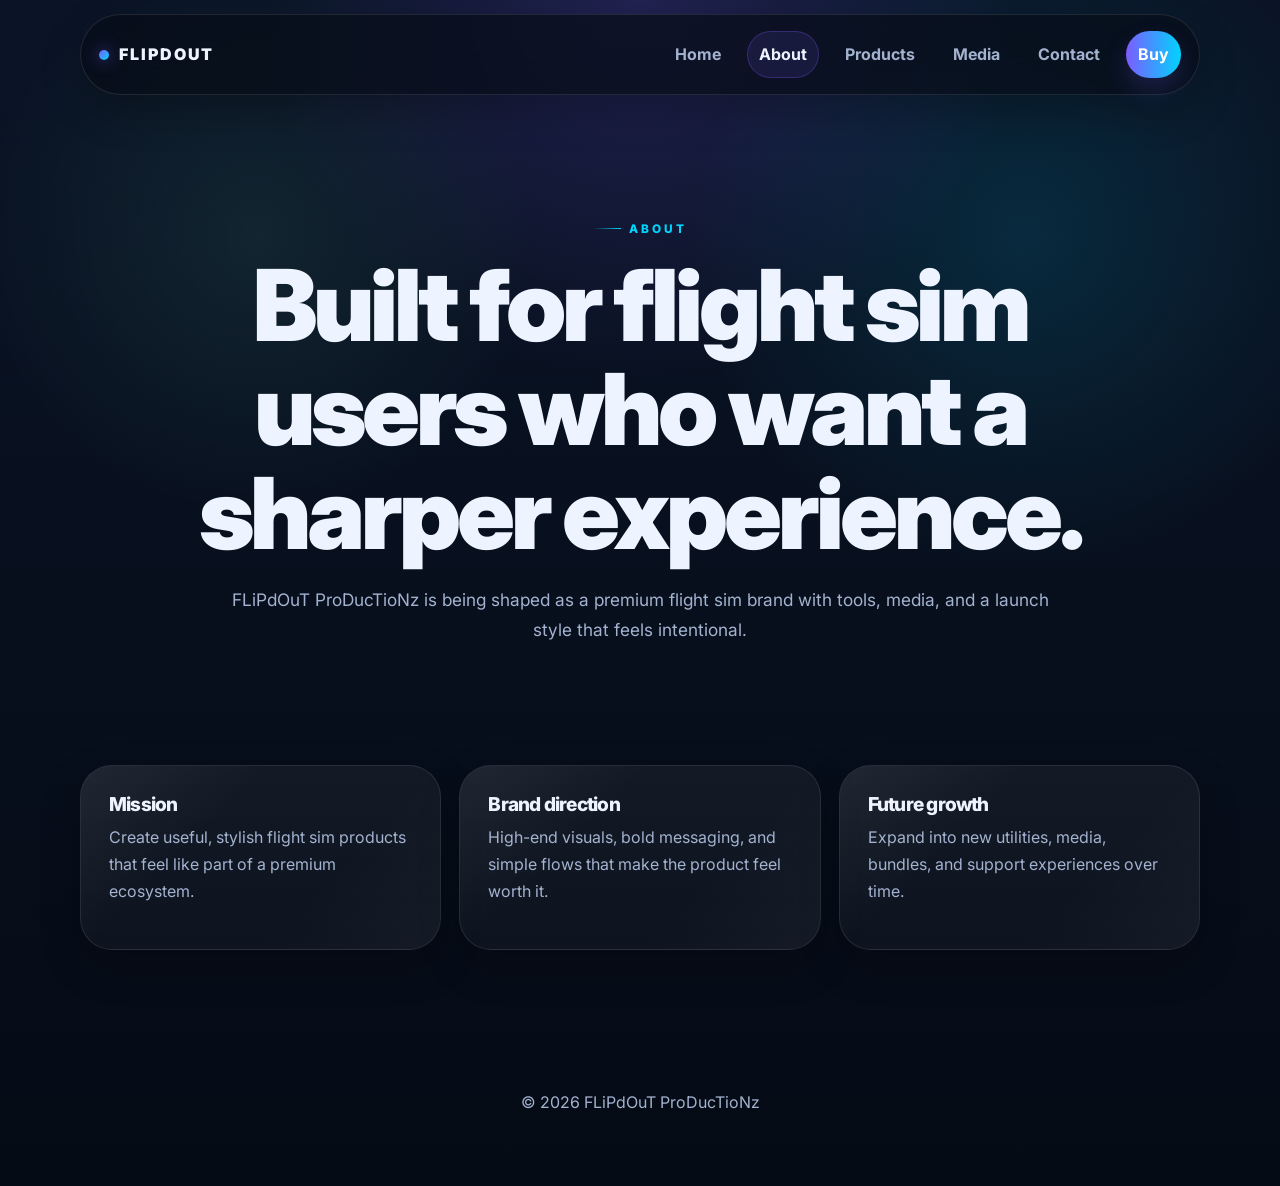
==== flipdout-site/about.html @ bdaf2c0b "Bust CSS and JS cache across all pages" ====
<!DOCTYPE html>
<html lang="en">
<head>
  <meta charset="UTF-8" />
  <meta name="viewport" content="width=device-width, initial-scale=1.0" />
  <meta name="description" content="About FLiPdOuT ProDucTioNz and the vision behind the brand." />
  <title>FLiPdOuT ProDucTioNz | About</title>
  <link rel="preconnect" href="https://fonts.googleapis.com">
  <link rel="preconnect" href="https://fonts.gstatic.com" crossorigin>
  <link href="https://fonts.googleapis.com/css2?family=Inter:wght@400;500;600;700;800;900&display=swap" rel="stylesheet">
  <link rel="stylesheet" href="assets/css/style.css?v=2?v=2" />
</head>
<body>
  <header class="site-header">
    <a class="brand" href="index.html">FLiPdOuT</a>
    <button class="menu-toggle" aria-label="Toggle navigation" aria-expanded="false" aria-controls="siteNav">
      <span></span>
      <span></span>
      <span></span>
    </button>
    <nav class="site-nav" id="siteNav">
      <a href="index.html">Home</a>
      <a href="about.html" class="active">About</a>
      <a href="products.html">Products</a>
      <a href="media.html">Media</a>
      <a href="contact.html">Contact</a>
      <a href="products.html#buy" class="nav-cta">Buy</a>
    </nav>
  </header>

  <main>
    <section class="page-hero">
      <p class="eyebrow">About</p>
      <h1>Built for flight sim users who want a sharper experience.</h1>
      <p class="hero-copy">
        FLiPdOuT ProDucTioNz is being shaped as a premium flight sim brand with tools, media, and a launch style that feels intentional.
      </p>
    </section>

    <section class="section">
      <div class="card-grid">
        <article class="card">
          <h3>Mission</h3>
          <p>Create useful, stylish flight sim products that feel like part of a premium ecosystem.</p>
        </article>
        <article class="card">
          <h3>Brand direction</h3>
          <p>High-end visuals, bold messaging, and simple flows that make the product feel worth it.</p>
        </article>
        <article class="card">
          <h3>Future growth</h3>
          <p>Expand into new utilities, media, bundles, and support experiences over time.</p>
        </article>
      </div>
    </section>
  </main>

  <footer class="site-footer">
    <p>© 2026 FLiPdOuT ProDucTioNz</p>
  </footer>

  <script src="assets/js/main.js?v=2?v=2"></script>
</body>
</html>
---- flipdout-site/assets/css/style.css ----
:root{
  --bg:#050b15;
  --bg2:#0a1426;
  --panel:rgba(13,22,40,.72);
  --panel-strong:rgba(17,29,52,.92);
  --card:rgba(255,255,255,.04);
  --text:#eef4ff;
  --muted:#a3b2cf;
  --line:rgba(255,255,255,.10);
  --line-strong:rgba(255,255,255,.16);
  --accent:#7c5cff;
  --accent2:#00d4ff;
  --accent3:#7dffcb;
  --shadow:0 24px 80px rgba(0,0,0,.38);
  --shadow-soft:0 16px 40px rgba(0,0,0,.24);
  --radius:24px;
  --radius-lg:32px;
  --container:1120px;
  --section-pad:clamp(72px, 8vw, 112px);
  --font:'Inter',system-ui,-apple-system,BlinkMacSystemFont,"Segoe UI",sans-serif;
}

*{box-sizing:border-box}
html{scroll-behavior:smooth}
body{
  margin:0;
  font-family:var(--font);
  background:
    radial-gradient(circle at 50% 0%, rgba(124,92,255,.20), transparent 28%),
    radial-gradient(circle at 80% 20%, rgba(0,212,255,.12), transparent 24%),
    radial-gradient(circle at 20% 20%, rgba(125,255,203,.08), transparent 20%),
    linear-gradient(180deg, var(--bg2), var(--bg));
  color:var(--text);
  line-height:1.7;
  text-rendering:optimizeLegibility;
  -webkit-font-smoothing:antialiased;
  overflow-x:hidden;
}

img,video,audio{
  max-width:100%;
}

a{
  color:inherit;
}

h1,h2,h3,h4,p{
  margin-top:0;
}

h1,h2,h3{
  letter-spacing:-.04em;
  line-height:1.05;
}

h1{
  font-size:clamp(3rem, 8vw, 6.2rem);
  font-weight:900;
}

h2{
  font-size:clamp(2rem, 4vw, 3.2rem);
  font-weight:850;
}

h3{
  font-size:1.2rem;
  font-weight:800;
}

p{
  color:var(--muted);
  font-size:1rem;
}

.skip-link{
  position:absolute;
  left:16px;
  top:-60px;
  z-index:2000;
  padding:12px 16px;
  border-radius:999px;
  background:linear-gradient(90deg, var(--accent), var(--accent2));
  color:#fff;
  text-decoration:none;
  font-weight:800;
  transition:top .25s ease;
}

.skip-link:focus{
  top:16px;
}

.site-header{
  position:sticky;
  top:0;
  z-index:1000;
  width:min(var(--container), calc(100% - 24px));
  margin:14px auto 0;
  padding:16px 18px;
  display:flex;
  align-items:center;
  justify-content:space-between;
  gap:16px;
  background:rgba(7,13,24,.72);
  backdrop-filter:blur(18px);
  -webkit-backdrop-filter:blur(18px);
  border:1px solid var(--line);
  border-radius:999px;
  box-shadow:var(--shadow-soft);
}

.site-header.scrolled{
  background:rgba(7,13,24,.90);
  border-color:var(--line-strong);
}

.brand{
  display:inline-flex;
  align-items:center;
  gap:10px;
  text-decoration:none;
  font-weight:900;
  letter-spacing:.12em;
  text-transform:uppercase;
  white-space:nowrap;
}

.brand::before{
  content:"";
  width:10px;
  height:10px;
  border-radius:50%;
  background:linear-gradient(135deg, var(--accent), var(--accent2));
  box-shadow:0 0 16px rgba(124,92,255,.65);
}

.site-nav{
  display:flex;
  align-items:center;
  gap:14px;
  flex-wrap:wrap;
}

.site-nav a{
  position:relative;
  text-decoration:none;
  color:var(--muted);
  font-weight:700;
  padding:10px 12px;
  border-radius:999px;
  transition:color .25s ease, background .25s ease, transform .25s ease, box-shadow .25s ease;
}

.site-nav a:hover{
  color:var(--text);
  background:rgba(255,255,255,.04);
  transform:translateY(-1px);
}

.site-nav a.active{
  color:var(--text);
  background:rgba(124,92,255,.12);
  box-shadow:inset 0 0 0 1px rgba(124,92,255,.28);
}

.nav-cta{
  color:#fff !important;
  background:linear-gradient(90deg, var(--accent), var(--accent2));
  box-shadow:0 12px 24px rgba(124,92,255,.18);
}

.nav-cta:hover{
  background:linear-gradient(90deg, #8a6dff, #19defe);
}

.menu-toggle{
  display:none;
  width:48px;
  height:48px;
  border:1px solid var(--line);
  border-radius:16px;
  background:rgba(255,255,255,.03);
  align-items:center;
  justify-content:center;
  gap:6px;
  flex-direction:column;
  padding:0;
  cursor:pointer;
  transition:transform .25s ease, background .25s ease, border-color .25s ease;
}

.menu-toggle:hover{
  transform:translateY(-1px);
  background:rgba(255,255,255,.05);
}

.menu-toggle span{
  width:20px;
  height:2px;
  background:var(--text);
  border-radius:999px;
  transition:transform .25s ease, opacity .25s ease;
}

.menu-toggle.active span:nth-child(1){
  transform:translateY(8px) rotate(45deg);
}

.menu-toggle.active span:nth-child(2){
  opacity:0;
}

.menu-toggle.active span:nth-child(3){
  transform:translateY(-8px) rotate(-45deg);
}

.hero,
.page-hero{
  width:min(var(--container), calc(100% - 48px));
  margin:0 auto;
}

.hero{
  position:relative;
  min-height:86vh;
  display:grid;
  place-items:center;
  padding:clamp(82px, 10vw, 132px) 0 56px;
  overflow:hidden;
}

.hero-bg{
  position:absolute;
  inset:0;
  background:
    radial-gradient(circle at 50% 35%, rgba(124,92,255,.22), transparent 24%),
    radial-gradient(circle at 65% 60%, rgba(0,212,255,.16), transparent 22%),
    radial-gradient(circle at 35% 70%, rgba(125,255,203,.08), transparent 18%);
  animation:floatGlow 12s ease-in-out infinite;
}

.hero-inner{
  position:relative;
  z-index:1;
  text-align:center;
  max-width:920px;
}

.eyebrow,
.label{
  display:inline-flex;
  align-items:center;
  gap:8px;
  margin:0 0 14px;
  text-transform:uppercase;
  letter-spacing:.24em;
  font-size:.74rem;
  font-weight:800;
  color:var(--accent2);
}

.eyebrow::before,
.label::before{
  content:"";
  width:28px;
  height:1px;
  background:linear-gradient(90deg, transparent, var(--accent2));
}

.hero-copy{
  max-width:760px;
  margin:20px auto 0;
  font-size:1.08rem;
  color:var(--muted);
}

.hero-actions{
  display:flex;
  justify-content:center;
  gap:14px;
  flex-wrap:wrap;
  margin-top:30px;
}

.page-hero{
  padding:clamp(72px, 9vw, 116px) 0 18px;
  text-align:center;
}

.page-hero h1{
  max-width:980px;
  margin:0 auto;
}

.page-hero .hero-copy{
  max-width:820px;
}

.section{
  width:min(var(--container), calc(100% - 48px));
  margin:0 auto;
  padding:var(--section-pad) 0;
}

.section-head{
  margin-bottom:28px;
  display:flex;
  flex-direction:column;
  gap:8px;
}

.section-head h2{
  margin:0;
  max-width:820px;
}

.section-head p{
  margin:0;
  max-width:720px;
}

.card-grid{
  display:grid;
  grid-template-columns:repeat(auto-fit, minmax(240px, 1fr));
  gap:18px;
}

.card,
.product-panel,
.buy-panel,
.media-card{
  position:relative;
  background:linear-gradient(180deg, rgba(255,255,255,.05), rgba(255,255,255,.03));
  border:1px solid var(--line);
  border-radius:var(--radius-lg);
  box-shadow:var(--shadow-soft);
  overflow:hidden;
}

.card{
  padding:28px;
  transition:transform .28s ease, border-color .28s ease, box-shadow .28s ease;
}

.card::after,
.product-panel::after,
.buy-panel::after,
.media-card::after{
  content:"";
  position:absolute;
  inset:0;
  pointer-events:none;
  background:linear-gradient(135deg, rgba(255,255,255,.06), transparent 35%, transparent 65%, rgba(255,255,255,.03));
}

.card:hover{
  transform:translateY(-6px);
  border-color:rgba(255,255,255,.18);
  box-shadow:0 24px 60px rgba(0,0,0,.30);
}

.card h3,
.product-panel h3{
  margin-bottom:10px;
}

.gallery-grid{
  display:grid;
  grid-template-columns:repeat(auto-fit, minmax(240px, 1fr));
  gap:18px;
}

.gallery-grid img{
  width:100%;
  height:320px;
  object-fit:cover;
  display:block;
  border-radius:28px;
  background:rgba(255,255,255,.03);
  border:1px solid var(--line);
  box-shadow:var(--shadow-soft);
  transition:transform .28s ease, border-color .28s ease, box-shadow .28s ease;
}

.gallery-grid img:hover{
  transform:translateY(-6px);
  border-color:rgba(255,255,255,.18);
  box-shadow:0 24px 60px rgba(0,0,0,.32);
}

.product-panel,
.buy-panel{
  display:flex;
  justify-content:space-between;
  align-items:center;
  gap:20px;
  padding:32px;
  background:
    radial-gradient(circle at top left, rgba(124,92,255,.16), transparent 30%),
    radial-gradient(circle at right center, rgba(0,212,255,.10), transparent 26%),
    var(--panel-strong);
}

.product-panel p,
.buy-panel p{
  max-width:720px;
}

.media-grid{
  display:grid;
  grid-template-columns:repeat(auto-fit, minmax(300px, 1fr));
  gap:18px;
}

.media-card{
  padding:18px;
}

video,
audio{
  width:100%;
  display:block;
  border-radius:20px;
  background:#000;
}

.btn{
  display:inline-flex;
  align-items:center;
  justify-content:center;
  min-height:50px;
  padding:0 22px;
  border-radius:999px;
  text-decoration:none;
  font-weight:800;
  letter-spacing:.01em;
  transition:transform .25s ease, box-shadow .25s ease, filter .25s ease, background .25s ease;
  white-space:nowrap;
  border:1px solid transparent;
}

.btn:hover{
  transform:translateY(-2px);
  filter:saturate(1.05);
}

.primary{
  color:#fff;
  background:linear-gradient(90deg, var(--accent), var(--accent2));
  box-shadow:0 16px 36px rgba(124,92,255,.26);
}

.secondary{
  color:var(--text);
  border-color:var(--line);
  background:rgba(255,255,255,.03);
}

.site-footer{
  width:min(var(--container), calc(100% - 48px));
  margin:0 auto;
  padding:36px 0 54px;
  text-align:center;
  color:var(--muted);
}

.pre-reveal{
  opacity:0;
  transform:translateY(18px);
  transition:opacity .75s ease, transform .75s ease;
}

.pre-reveal.reveal{
  opacity:1;
  transform:translateY(0);
}

@keyframes floatGlow{
  0%,100%{transform:translateY(0) scale(1)}
  50%{transform:translateY(-12px) scale(1.02)}
}

@media (max-width: 960px){
  .site-header{
    width:min(var(--container), calc(100% - 18px));
    border-radius:24px;
  }

  .product-panel,
  .buy-panel{
    flex-direction:column;
    align-items:flex-start;
  }
}

@media (max-width: 860px){
  .menu-toggle{
    display:flex;
  }

  .site-nav{
    display:none;
    width:100%;
    flex-direction:column;
    align-items:flex-start;
    gap:10px;
    padding:16px 0 6px;
    margin-top:10px;
    border-top:1px solid var(--line);
  }

  .site-nav.open{
    display:flex;
  }

  .site-header{
    flex-wrap:wrap;
  }

  .hero{
    min-height:78vh;
  }

  .hero-actions{
    justify-content:flex-start;
  }

  .hero,
  .page-hero,
  .section,
  .site-footer{
    width:min(var(--container), calc(100% - 28px));
  }

  .page-hero{
    text-align:left;
  }

  .page-hero .hero-copy{
    margin-left:0;
  }
}

@media (max-width: 640px){
  h1{
    font-size:clamp(2.5rem, 14vw, 4rem);
  }

  h2{
    font-size:clamp(1.75rem, 8vw, 2.6rem);
  }

  .site-header{
    padding:14px 14px;
  }

  .brand{
    letter-spacing:.08em;
  }

  .gallery-grid img{
    height:240px;
  }

  .card,
  .product-panel,
  .buy-panel,
  .media-card{
    border-radius:22px;
  }

  .product-panel,
  .buy-panel{
    padding:24px;
  }
}

@media (max-width: 520px){
  .hero,
  .page-hero,
  .section,
  .site-footer{
    width:min(var(--container), calc(100% - 20px));
  }

  .site-nav a{
    padding:10px 10px;
  }

  .nav-cta{
    width:100%;
    justify-content:center;
  }

  .hero-copy,
  .page-hero .hero-copy{
    font-size:1rem;
  }
}
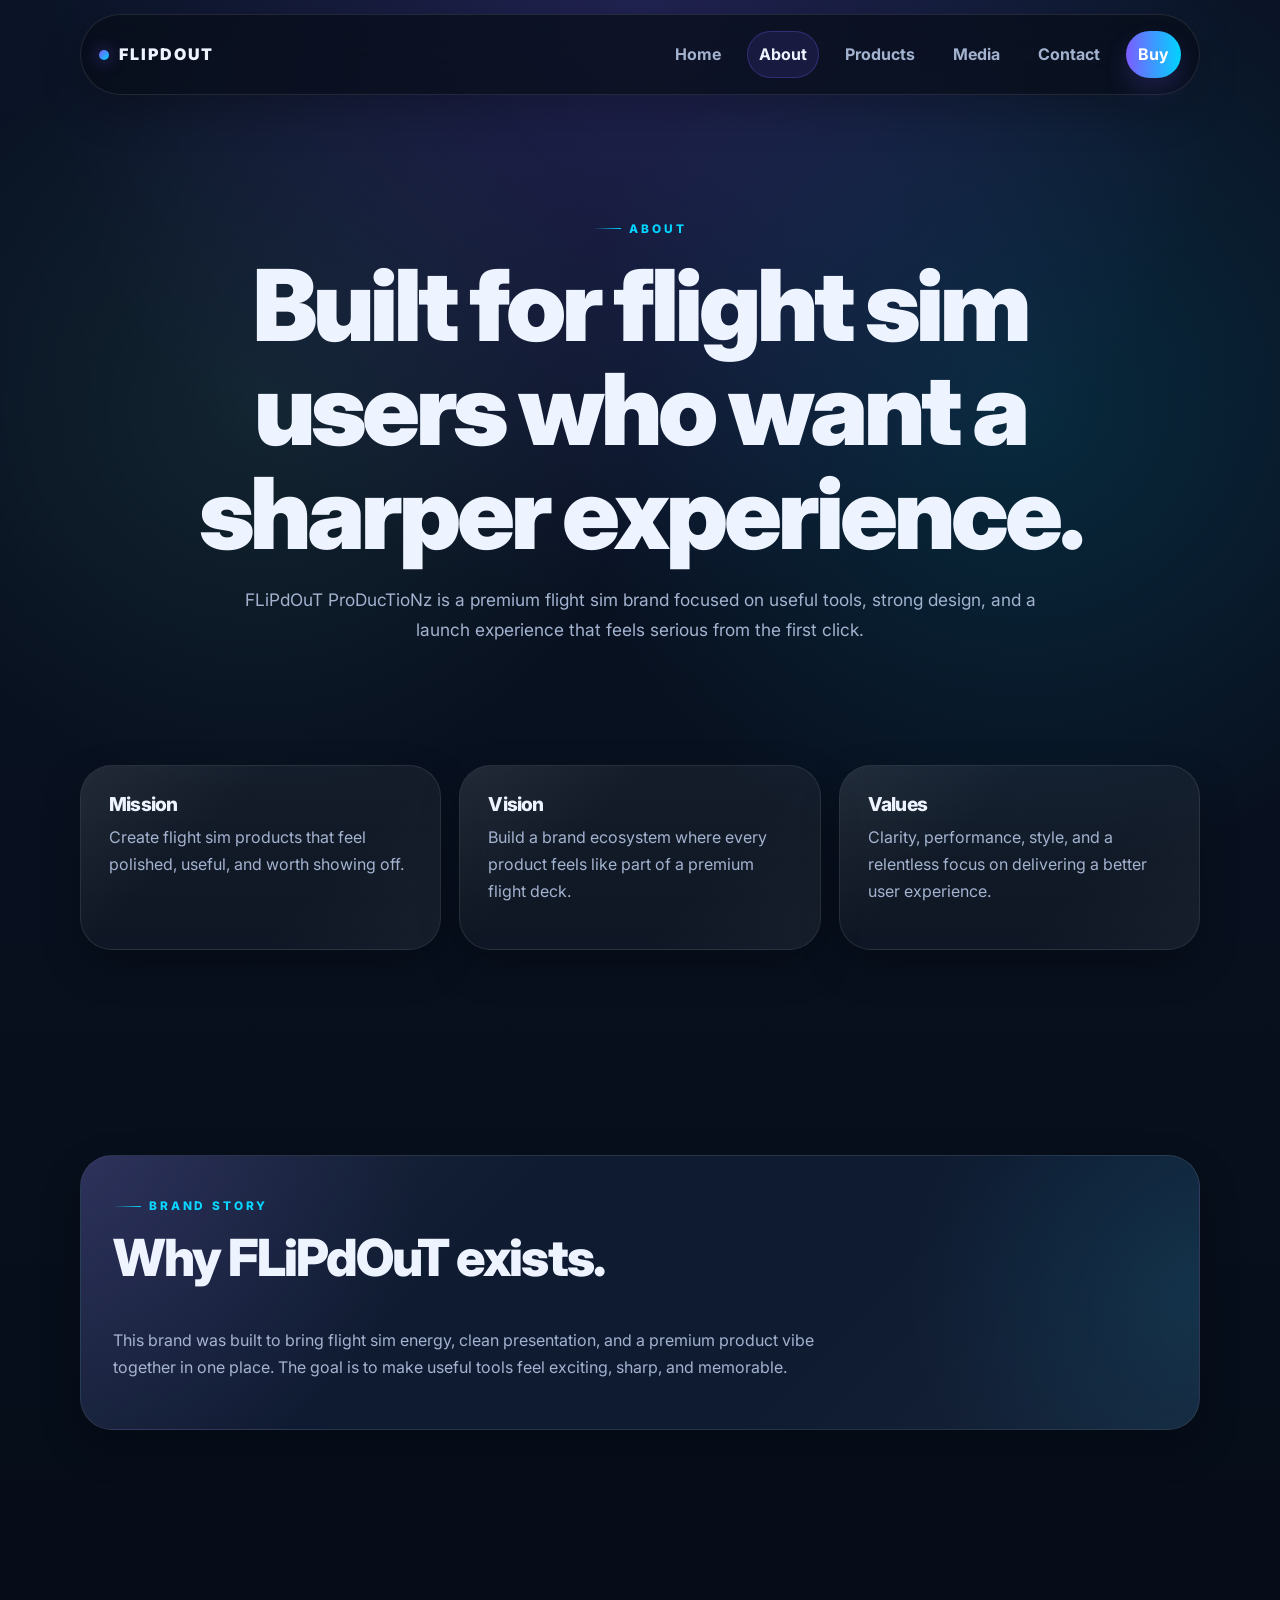
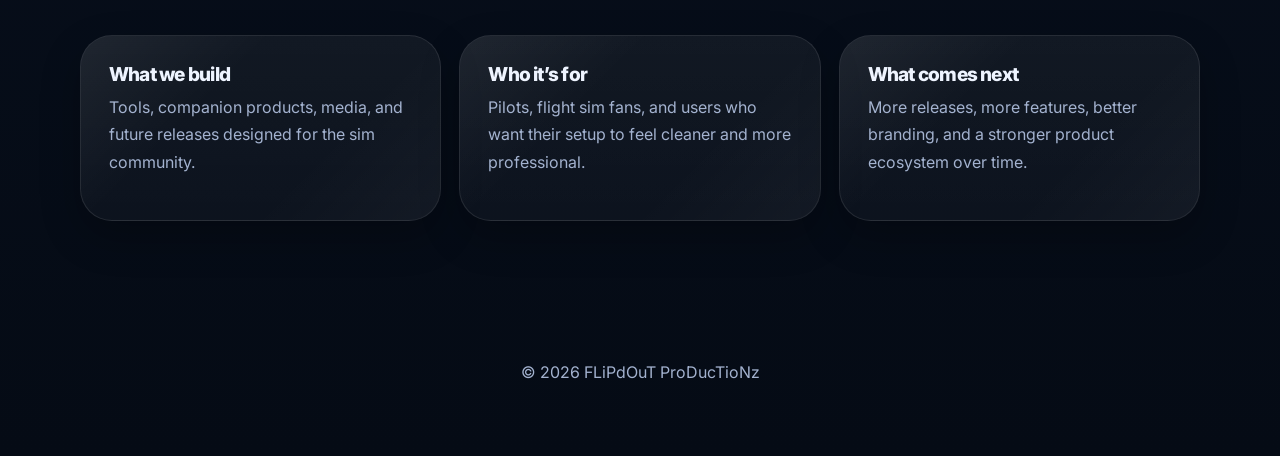
==== commit 501ac5ba: "Add vision page to navigation" ====
--- a/flipdout-site/about.html
+++ b/flipdout-site/about.html
@@ -3,14 +3,16 @@
 <head>
   <meta charset="UTF-8" />
   <meta name="viewport" content="width=device-width, initial-scale=1.0" />
-  <meta name="description" content="About FLiPdOuT ProDucTioNz and the vision behind the brand." />
+  <meta name="description" content="About FLiPdOuT ProDucTioNz and the mission behind the brand." />
   <title>FLiPdOuT ProDucTioNz | About</title>
   <link rel="preconnect" href="https://fonts.googleapis.com">
   <link rel="preconnect" href="https://fonts.gstatic.com" crossorigin>
   <link href="https://fonts.googleapis.com/css2?family=Inter:wght@400;500;600;700;800;900&display=swap" rel="stylesheet">
-  <link rel="stylesheet" href="assets/css/style.css?v=2?v=2" />
+  <link rel="stylesheet" href="assets/css/style.css?v=3" />
 </head>
 <body>
+  <a class="skip-link" href="#main">Skip to content</a>
+
   <header class="site-header">
     <a class="brand" href="index.html">FLiPdOuT</a>
     <button class="menu-toggle" aria-label="Toggle navigation" aria-expanded="false" aria-controls="siteNav">
@@ -28,12 +30,12 @@
     </nav>
   </header>
 
-  <main>
+  <main id="main">
     <section class="page-hero">
       <p class="eyebrow">About</p>
       <h1>Built for flight sim users who want a sharper experience.</h1>
       <p class="hero-copy">
-        FLiPdOuT ProDucTioNz is being shaped as a premium flight sim brand with tools, media, and a launch style that feels intentional.
+        FLiPdOuT ProDucTioNz is a premium flight sim brand focused on useful tools, strong design, and a launch experience that feels serious from the first click.
       </p>
     </section>
 
@@ -41,15 +43,45 @@
       <div class="card-grid">
         <article class="card">
           <h3>Mission</h3>
-          <p>Create useful, stylish flight sim products that feel like part of a premium ecosystem.</p>
+          <p>Create flight sim products that feel polished, useful, and worth showing off.</p>
         </article>
         <article class="card">
-          <h3>Brand direction</h3>
-          <p>High-end visuals, bold messaging, and simple flows that make the product feel worth it.</p>
+          <h3>Vision</h3>
+          <p>Build a brand ecosystem where every product feels like part of a premium flight deck.</p>
         </article>
         <article class="card">
-          <h3>Future growth</h3>
-          <p>Expand into new utilities, media, bundles, and support experiences over time.</p>
+          <h3>Values</h3>
+          <p>Clarity, performance, style, and a relentless focus on delivering a better user experience.</p>
+        </article>
+      </div>
+    </section>
+
+    <section class="section">
+      <div class="buy-panel">
+        <div>
+          <p class="label">Brand Story</p>
+          <h2>Why FLiPdOuT exists.</h2>
+          <p>
+            This brand was built to bring flight sim energy, clean presentation, and a premium product vibe together in one place.
+            The goal is to make useful tools feel exciting, sharp, and memorable.
+          </p>
+        </div>
+      </div>
+    </section>
+
+    <section class="section">
+      <div class="card-grid">
+        <article class="card">
+          <h3>What we build</h3>
+          <p>Tools, companion products, media, and future releases designed for the sim community.</p>
+        </article>
+        <article class="card">
+          <h3>Who it’s for</h3>
+          <p>Pilots, flight sim fans, and users who want their setup to feel cleaner and more professional.</p>
+        </article>
+        <article class="card">
+          <h3>What comes next</h3>
+          <p>More releases, more features, better branding, and a stronger product ecosystem over time.</p>
         </article>
       </div>
     </section>
@@ -59,6 +91,6 @@
     <p>© 2026 FLiPdOuT ProDucTioNz</p>
   </footer>
 
-  <script src="assets/js/main.js?v=2?v=2"></script>
+  <script src="assets/js/main.js?v=3"></script>
 </body>
 </html>
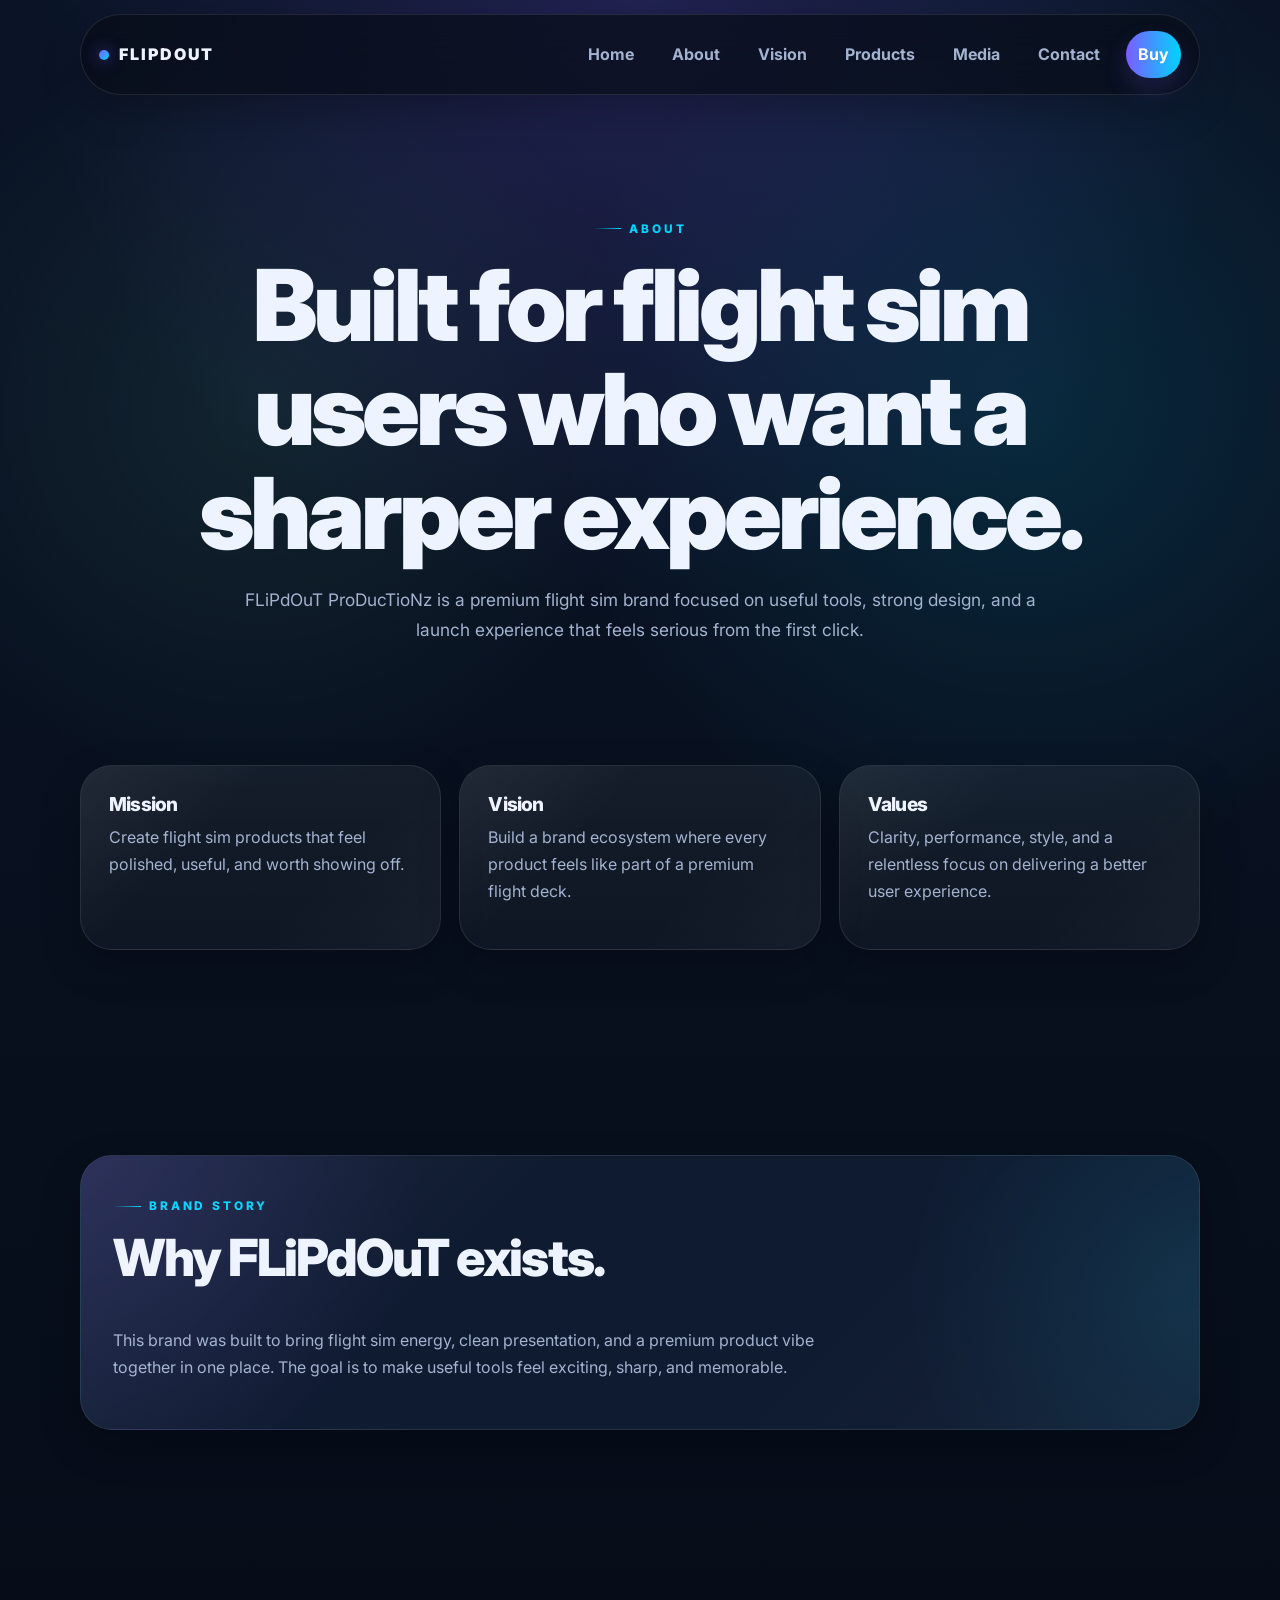
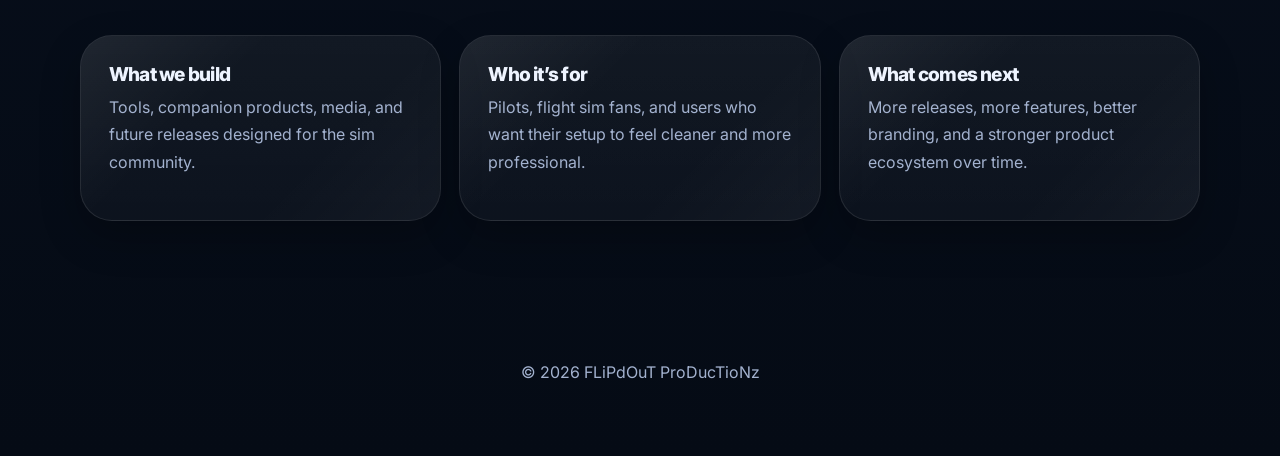
==== commit fd4e940c: "Unify premium navigation across all pages" ====
--- a/flipdout-site/about.html
+++ b/flipdout-site/about.html
@@ -14,21 +14,22 @@
   <a class="skip-link" href="#main">Skip to content</a>
 
   <header class="site-header">
-    <a class="brand" href="index.html">FLiPdOuT</a>
-    <button class="menu-toggle" aria-label="Toggle navigation" aria-expanded="false" aria-controls="siteNav">
-      <span></span>
-      <span></span>
-      <span></span>
-    </button>
-    <nav class="site-nav" id="siteNav">
-      <a href="index.html">Home</a>
-      <a href="about.html" class="active">About</a>
-      <a href="products.html">Products</a>
-      <a href="media.html">Media</a>
-      <a href="contact.html">Contact</a>
-      <a href="products.html#buy" class="nav-cta">Buy</a>
-    </nav>
-  </header>
+  <a class="brand" href="index.html">FLiPdOuT</a>
+  <button class="menu-toggle" aria-label="Toggle navigation" aria-expanded="false" aria-controls="siteNav">
+    <span></span>
+    <span></span>
+    <span></span>
+  </button>
+  <nav class="site-nav" id="siteNav">
+    <a href="index.html">Home</a>
+    <a href="about.html">About</a>
+    <a href="vision.html">Vision</a>
+    <a href="products.html">Products</a>
+    <a href="media.html">Media</a>
+    <a href="contact.html">Contact</a>
+    <a href="products.html#buy" class="nav-cta">Buy</a>
+  </nav>
+</header>
 
   <main id="main">
     <section class="page-hero">
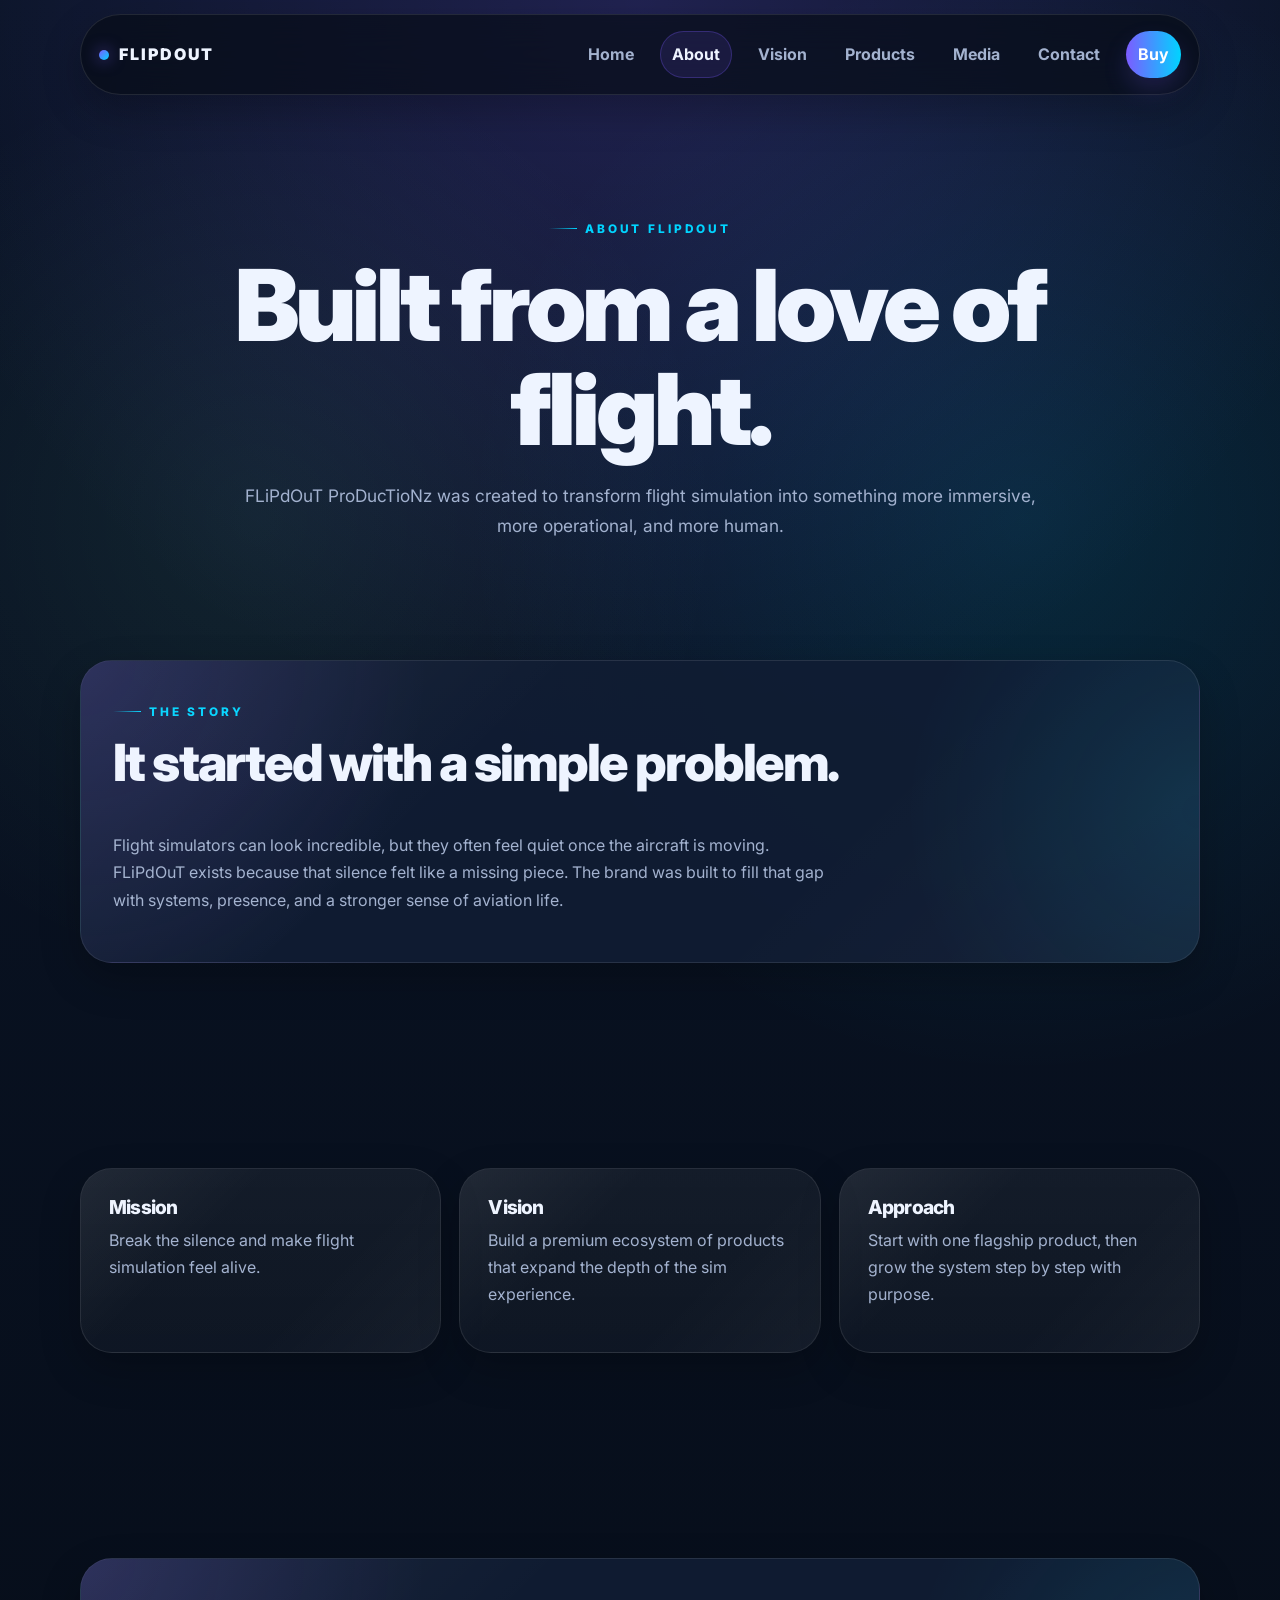
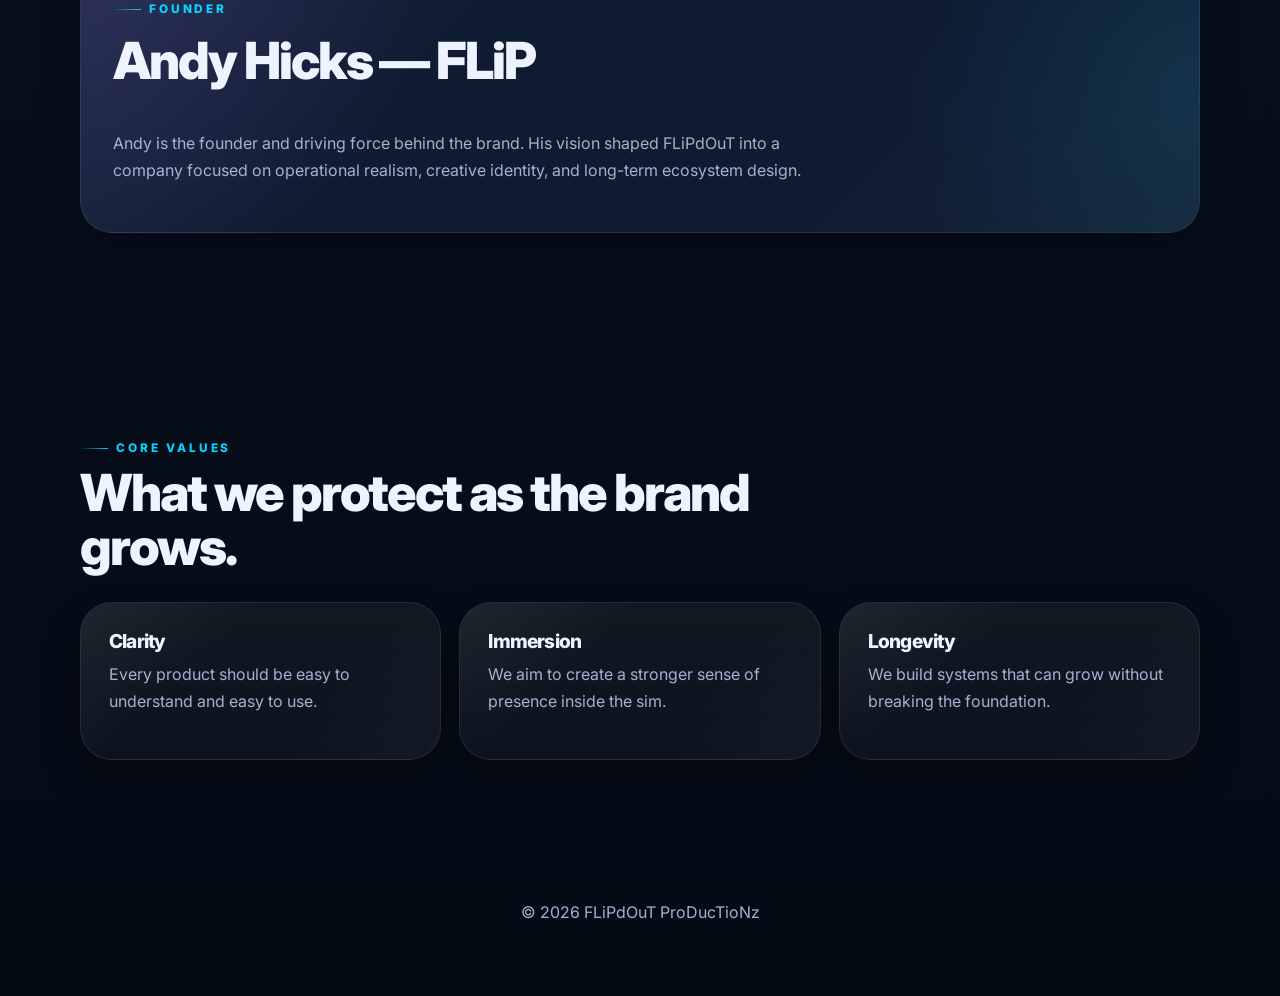
==== commit 5c28dd48: "Add premium pages and unify navigation" ====
--- a/flipdout-site/about.html
+++ b/flipdout-site/about.html
@@ -3,7 +3,7 @@
 <head>
   <meta charset="UTF-8" />
   <meta name="viewport" content="width=device-width, initial-scale=1.0" />
-  <meta name="description" content="About FLiPdOuT ProDucTioNz and the mission behind the brand." />
+  <meta name="description" content="Learn the story behind FLiPdOuT ProDucTioNz, the founder vision, and the mission behind the brand." />
   <title>FLiPdOuT ProDucTioNz | About</title>
   <link rel="preconnect" href="https://fonts.googleapis.com">
   <link rel="preconnect" href="https://fonts.gstatic.com" crossorigin>
@@ -14,57 +14,41 @@
   <a class="skip-link" href="#main">Skip to content</a>
 
   <header class="site-header">
-  <a class="brand" href="index.html">FLiPdOuT</a>
-  <button class="menu-toggle" aria-label="Toggle navigation" aria-expanded="false" aria-controls="siteNav">
-    <span></span>
-    <span></span>
-    <span></span>
-  </button>
-  <nav class="site-nav" id="siteNav">
-    <a href="index.html">Home</a>
-    <a href="about.html">About</a>
-    <a href="vision.html">Vision</a>
-    <a href="products.html">Products</a>
-    <a href="media.html">Media</a>
-    <a href="contact.html">Contact</a>
-    <a href="products.html#buy" class="nav-cta">Buy</a>
-  </nav>
-</header>
+    <a class="brand" href="index.html">FLiPdOuT</a>
+    <button class="menu-toggle" aria-label="Toggle navigation" aria-expanded="false" aria-controls="siteNav">
+      <span></span>
+      <span></span>
+      <span></span>
+    </button>
+    <nav class="site-nav" id="siteNav">
+      <a href="index.html">Home</a>
+      <a href="about.html" class="active">About</a>
+      <a href="vision.html">Vision</a>
+      <a href="products.html">Products</a>
+      <a href="media.html">Media</a>
+      <a href="contact.html">Contact</a>
+      <a href="products.html#buy" class="nav-cta">Buy</a>
+    </nav>
+  </header>
 
   <main id="main">
     <section class="page-hero">
-      <p class="eyebrow">About</p>
-      <h1>Built for flight sim users who want a sharper experience.</h1>
+      <p class="eyebrow">About FLiPdOuT</p>
+      <h1>Built from a love of flight.</h1>
       <p class="hero-copy">
-        FLiPdOuT ProDucTioNz is a premium flight sim brand focused on useful tools, strong design, and a launch experience that feels serious from the first click.
+        FLiPdOuT ProDucTioNz was created to transform flight simulation into something more immersive, more operational, and more human.
       </p>
-    </section>
-
-    <section class="section">
-      <div class="card-grid">
-        <article class="card">
-          <h3>Mission</h3>
-          <p>Create flight sim products that feel polished, useful, and worth showing off.</p>
-        </article>
-        <article class="card">
-          <h3>Vision</h3>
-          <p>Build a brand ecosystem where every product feels like part of a premium flight deck.</p>
-        </article>
-        <article class="card">
-          <h3>Values</h3>
-          <p>Clarity, performance, style, and a relentless focus on delivering a better user experience.</p>
-        </article>
-      </div>
     </section>
 
     <section class="section">
       <div class="buy-panel">
         <div>
-          <p class="label">Brand Story</p>
-          <h2>Why FLiPdOuT exists.</h2>
+          <p class="label">The story</p>
+          <h2>It started with a simple problem.</h2>
           <p>
-            This brand was built to bring flight sim energy, clean presentation, and a premium product vibe together in one place.
-            The goal is to make useful tools feel exciting, sharp, and memorable.
+            Flight simulators can look incredible, but they often feel quiet once the aircraft is moving.
+            FLiPdOuT exists because that silence felt like a missing piece.
+            The brand was built to fill that gap with systems, presence, and a stronger sense of aviation life.
           </p>
         </div>
       </div>
@@ -73,16 +57,50 @@
     <section class="section">
       <div class="card-grid">
         <article class="card">
-          <h3>What we build</h3>
-          <p>Tools, companion products, media, and future releases designed for the sim community.</p>
+          <h3>Mission</h3>
+          <p>Break the silence and make flight simulation feel alive.</p>
         </article>
         <article class="card">
-          <h3>Who it’s for</h3>
-          <p>Pilots, flight sim fans, and users who want their setup to feel cleaner and more professional.</p>
+          <h3>Vision</h3>
+          <p>Build a premium ecosystem of products that expand the depth of the sim experience.</p>
         </article>
         <article class="card">
-          <h3>What comes next</h3>
-          <p>More releases, more features, better branding, and a stronger product ecosystem over time.</p>
+          <h3>Approach</h3>
+          <p>Start with one flagship product, then grow the system step by step with purpose.</p>
+        </article>
+      </div>
+    </section>
+
+    <section class="section">
+      <div class="buy-panel">
+        <div>
+          <p class="label">Founder</p>
+          <h2>Andy Hicks — FLiP</h2>
+          <p>
+            Andy is the founder and driving force behind the brand.
+            His vision shaped FLiPdOuT into a company focused on operational realism, creative identity, and long-term ecosystem design.
+          </p>
+        </div>
+      </div>
+    </section>
+
+    <section class="section">
+      <div class="section-head">
+        <p class="label">Core values</p>
+        <h2>What we protect as the brand grows.</h2>
+      </div>
+      <div class="card-grid">
+        <article class="card">
+          <h3>Clarity</h3>
+          <p>Every product should be easy to understand and easy to use.</p>
+        </article>
+        <article class="card">
+          <h3>Immersion</h3>
+          <p>We aim to create a stronger sense of presence inside the sim.</p>
+        </article>
+        <article class="card">
+          <h3>Longevity</h3>
+          <p>We build systems that can grow without breaking the foundation.</p>
         </article>
       </div>
     </section>
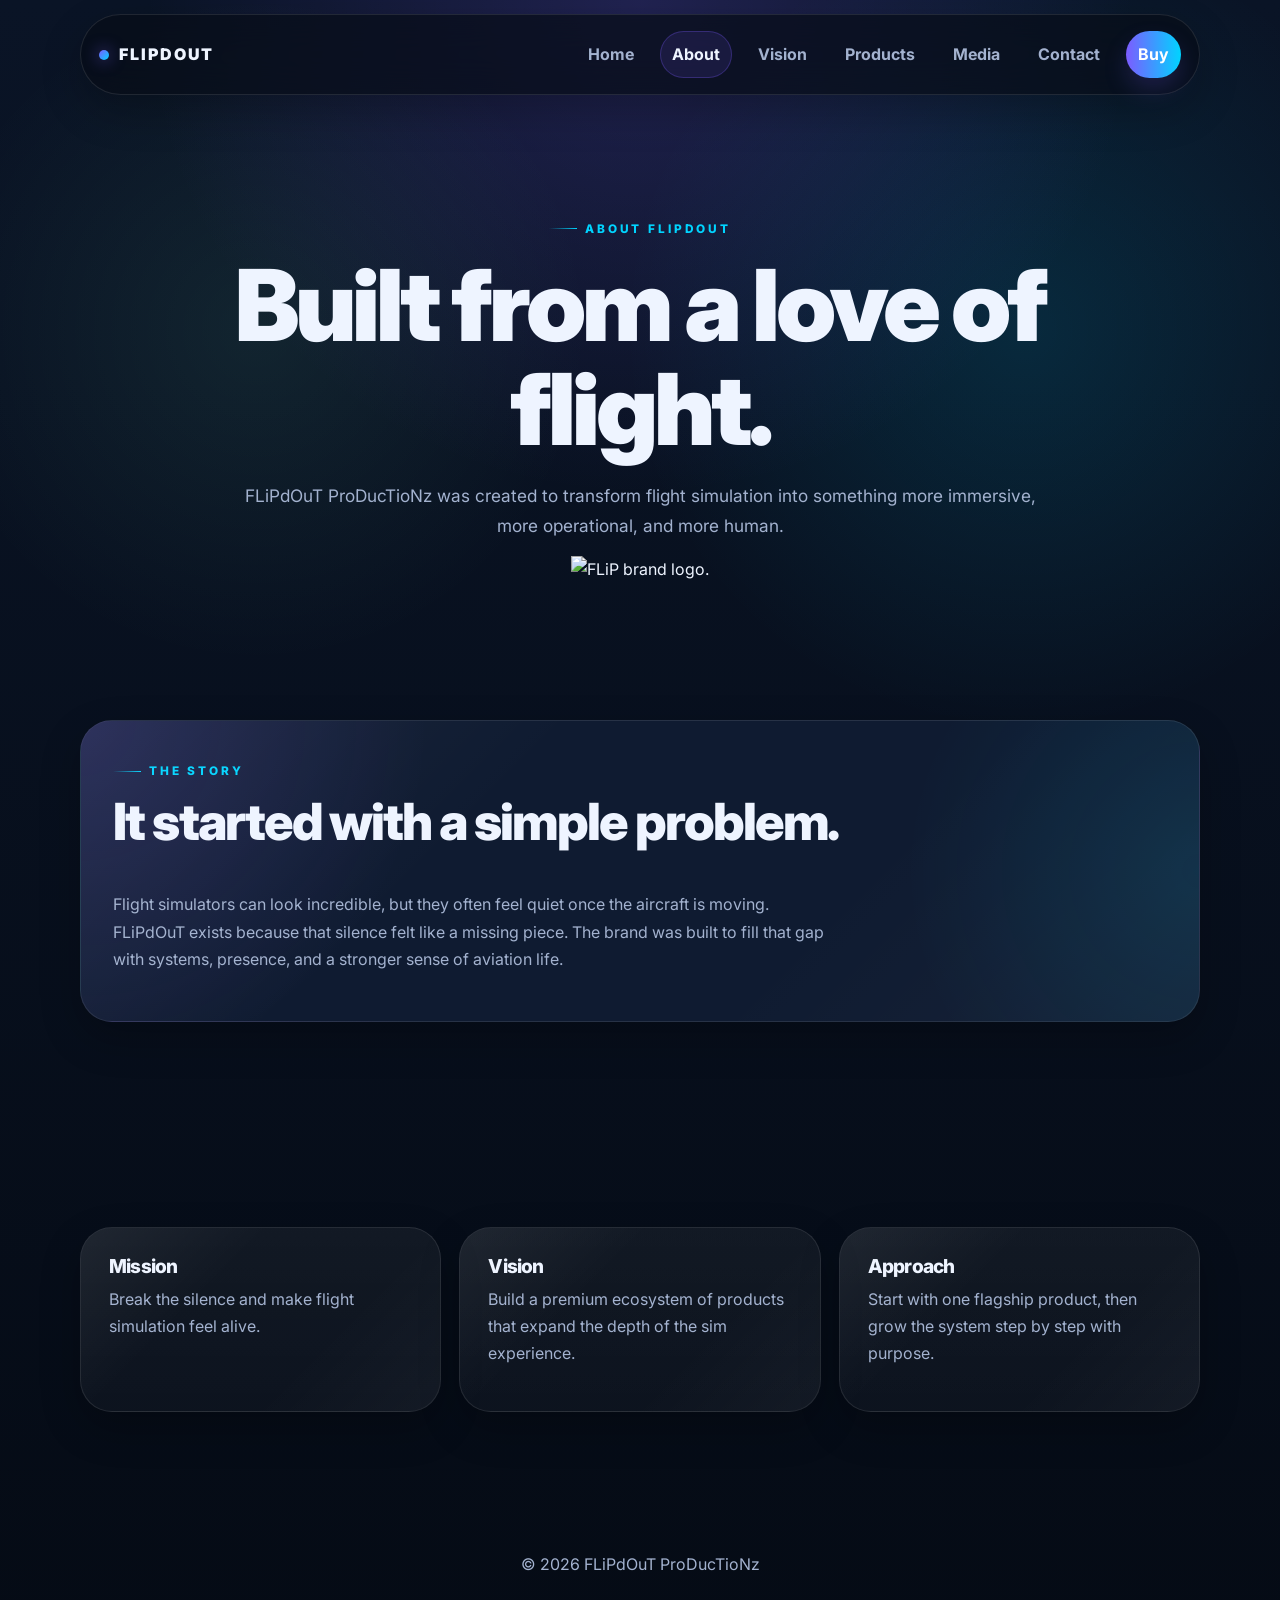
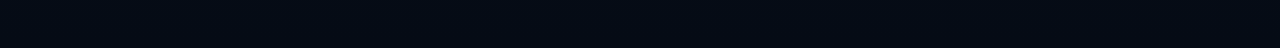
==== commit 859b304c: "Add brand imagery to core pages" ====
--- a/flipdout-site/about.html
+++ b/flipdout-site/about.html
@@ -33,11 +33,17 @@
 
   <main id="main">
     <section class="page-hero">
-      <p class="eyebrow">About FLiPdOuT</p>
-      <h1>Built from a love of flight.</h1>
-      <p class="hero-copy">
-        FLiPdOuT ProDucTioNz was created to transform flight simulation into something more immersive, more operational, and more human.
-      </p>
+      <div class="hero-copy-wrap">
+        <p class="eyebrow">About FLiPdOuT</p>
+        <h1>Built from a love of flight.</h1>
+        <p class="hero-copy">
+          FLiPdOuT ProDucTioNz was created to transform flight simulation into something more immersive, more operational, and more human.
+        </p>
+      </div>
+
+      <figure class="hero-image">
+        <img src="353281.jpg" alt="FLiP brand logo." />
+      </figure>
     </section>
 
     <section class="section">
@@ -70,40 +76,6 @@
         </article>
       </div>
     </section>
-
-    <section class="section">
-      <div class="buy-panel">
-        <div>
-          <p class="label">Founder</p>
-          <h2>Andy Hicks — FLiP</h2>
-          <p>
-            Andy is the founder and driving force behind the brand.
-            His vision shaped FLiPdOuT into a company focused on operational realism, creative identity, and long-term ecosystem design.
-          </p>
-        </div>
-      </div>
-    </section>
-
-    <section class="section">
-      <div class="section-head">
-        <p class="label">Core values</p>
-        <h2>What we protect as the brand grows.</h2>
-      </div>
-      <div class="card-grid">
-        <article class="card">
-          <h3>Clarity</h3>
-          <p>Every product should be easy to understand and easy to use.</p>
-        </article>
-        <article class="card">
-          <h3>Immersion</h3>
-          <p>We aim to create a stronger sense of presence inside the sim.</p>
-        </article>
-        <article class="card">
-          <h3>Longevity</h3>
-          <p>We build systems that can grow without breaking the foundation.</p>
-        </article>
-      </div>
-    </section>
   </main>
 
   <footer class="site-footer">
--- a/flipdout-site/assets/css/style.css
+++ b/flipdout-site/assets/css/style.css
@@ -599,3 +599,47 @@
     font-size:1rem;
   }
 }
+
+.contact-form{
+  width:min(100%, 420px);
+  display:grid;
+  gap:14px;
+}
+
+.contact-form label{
+  display:grid;
+  gap:8px;
+  font-weight:700;
+  color:var(--text);
+}
+
+.contact-form input,
+.contact-form textarea{
+  width:100%;
+  border:1px solid var(--line);
+  border-radius:18px;
+  background:rgba(255,255,255,.04);
+  color:var(--text);
+  padding:14px 16px;
+  font:inherit;
+  outline:none;
+  transition:border-color .25s ease, box-shadow .25s ease, background .25s ease;
+}
+
+.contact-form input:focus,
+.contact-form textarea:focus{
+  border-color:rgba(0,212,255,.45);
+  box-shadow:0 0 0 4px rgba(0,212,255,.10);
+  background:rgba(255,255,255,.06);
+}
+
+.contact-form textarea{
+  resize:vertical;
+  min-height:140px;
+}
+
+@media (max-width: 860px){
+  .contact-form{
+    width:100%;
+  }
+}
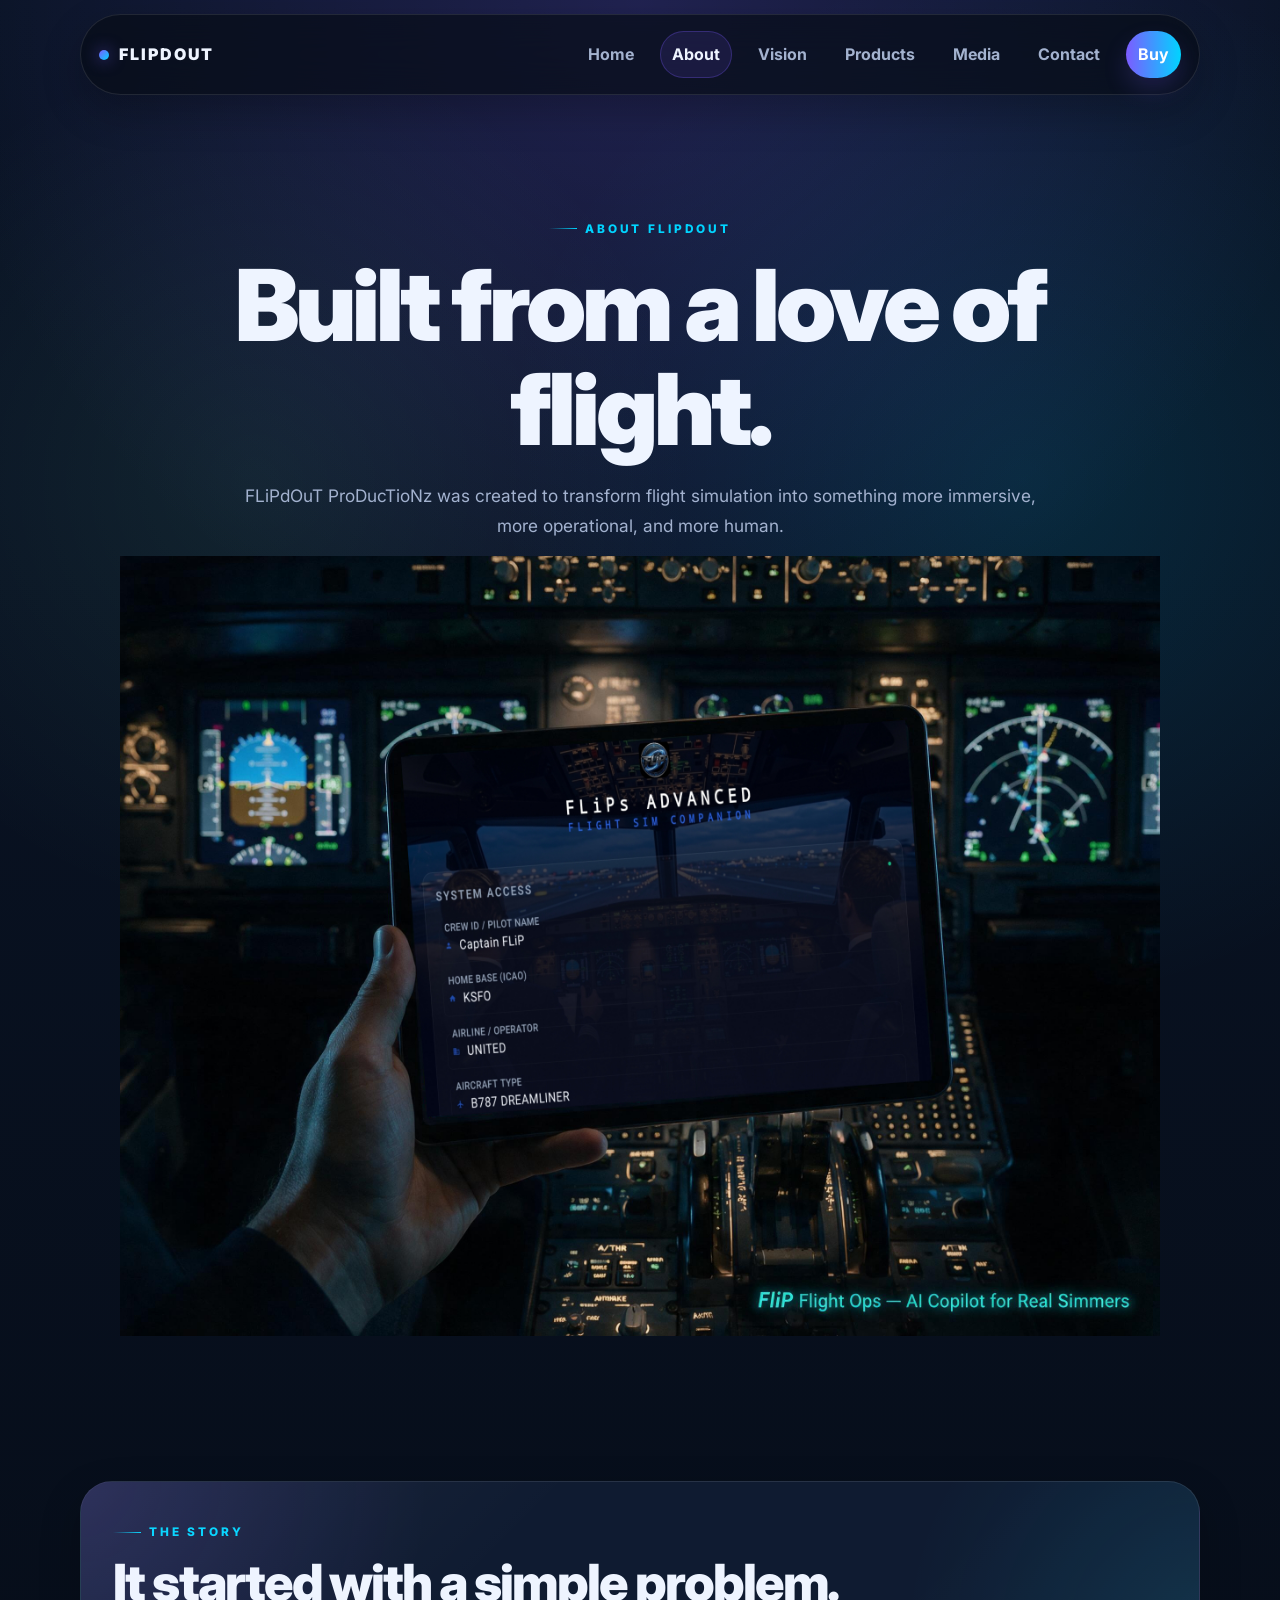
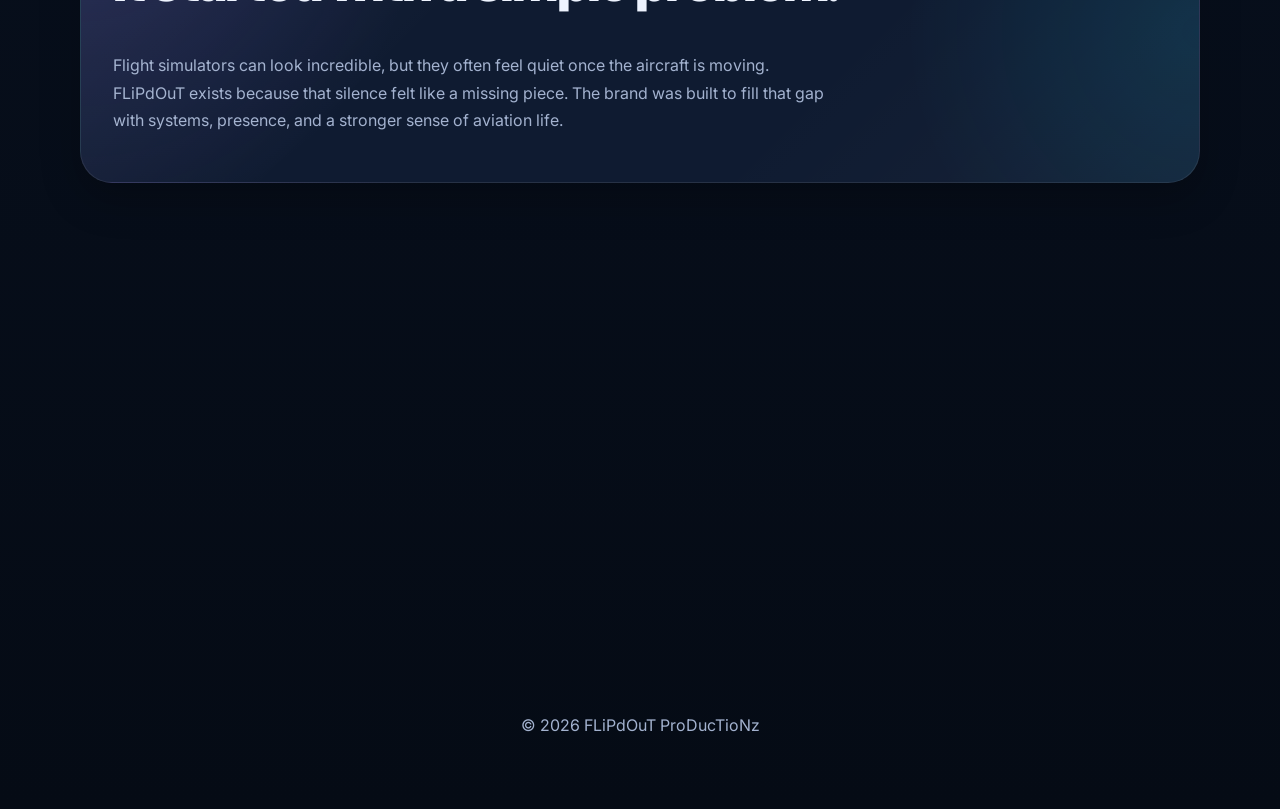
==== commit 9320f0f3: "Update site images and pages" ====
--- a/flipdout-site/about.html
+++ b/flipdout-site/about.html
@@ -42,7 +42,7 @@
       </div>
 
       <figure class="hero-image">
-        <img src="353281.jpg" alt="FLiP brand logo." />
+        <img src="assets/images/353281.jpg" alt="FLiP brand logo." />
       </figure>
     </section>
 
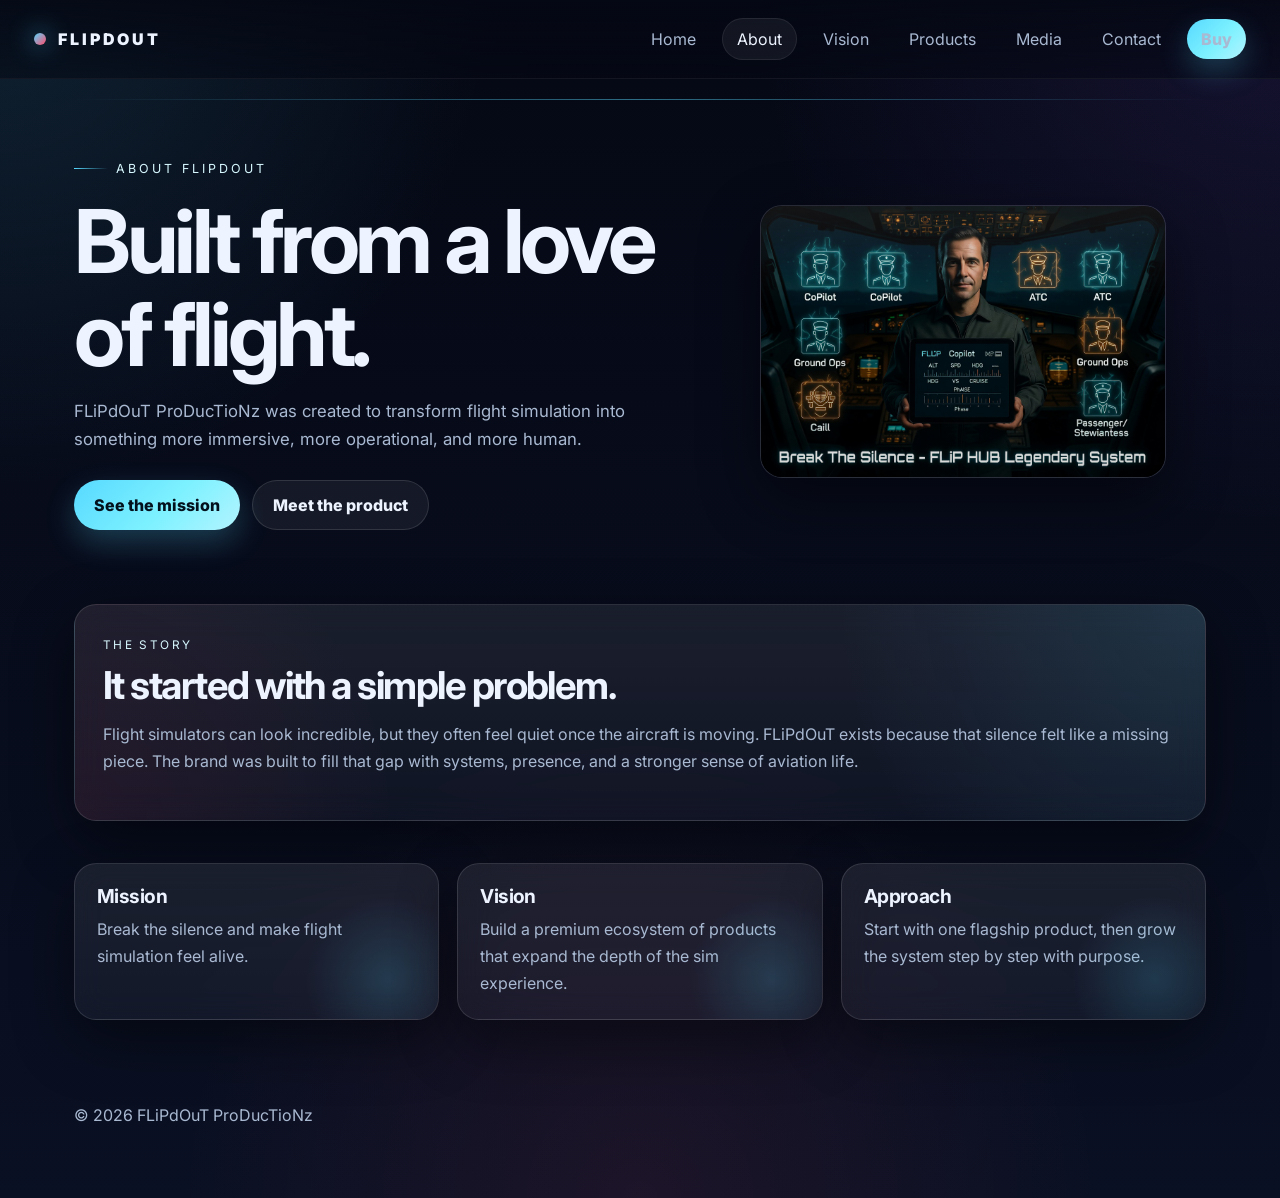
==== commit 86591eb1: "Premium redesign for FLiPdOuT site" ====
--- a/flipdout-site/about.html
+++ b/flipdout-site/about.html
@@ -8,7 +8,7 @@
   <link rel="preconnect" href="https://fonts.googleapis.com">
   <link rel="preconnect" href="https://fonts.gstatic.com" crossorigin>
   <link href="https://fonts.googleapis.com/css2?family=Inter:wght@400;500;600;700;800;900&display=swap" rel="stylesheet">
-  <link rel="stylesheet" href="assets/css/style.css?v=3" />
+  <link rel="stylesheet" href="assets/css/style.css?v=9" />
 </head>
 <body>
   <a class="skip-link" href="#main">Skip to content</a>
@@ -16,9 +16,7 @@
   <header class="site-header">
     <a class="brand" href="index.html">FLiPdOuT</a>
     <button class="menu-toggle" aria-label="Toggle navigation" aria-expanded="false" aria-controls="siteNav">
-      <span></span>
-      <span></span>
-      <span></span>
+      <span></span><span></span><span></span>
     </button>
     <nav class="site-nav" id="siteNav">
       <a href="index.html">Home</a>
@@ -32,15 +30,18 @@
   </header>
 
   <main id="main">
-    <section class="page-hero">
+    <section class="hero">
       <div class="hero-copy-wrap">
         <p class="eyebrow">About FLiPdOuT</p>
         <h1>Built from a love of flight.</h1>
         <p class="hero-copy">
           FLiPdOuT ProDucTioNz was created to transform flight simulation into something more immersive, more operational, and more human.
         </p>
+        <div class="hero-actions">
+          <a class="btn btn-primary" href="vision.html">See the mission</a>
+          <a class="btn btn-secondary" href="products.html">Meet the product</a>
+        </div>
       </div>
-
       <figure class="hero-image">
         <img src="assets/images/353281.jpg" alt="FLiP brand logo." />
       </figure>
@@ -48,15 +49,13 @@
 
     <section class="section">
       <div class="buy-panel">
-        <div>
-          <p class="label">The story</p>
-          <h2>It started with a simple problem.</h2>
-          <p>
-            Flight simulators can look incredible, but they often feel quiet once the aircraft is moving.
-            FLiPdOuT exists because that silence felt like a missing piece.
-            The brand was built to fill that gap with systems, presence, and a stronger sense of aviation life.
-          </p>
-        </div>
+        <p class="label">The story</p>
+        <h2>It started with a simple problem.</h2>
+        <p>
+          Flight simulators can look incredible, but they often feel quiet once the aircraft is moving.
+          FLiPdOuT exists because that silence felt like a missing piece.
+          The brand was built to fill that gap with systems, presence, and a stronger sense of aviation life.
+        </p>
       </div>
     </section>
 
@@ -82,6 +81,6 @@
     <p>© 2026 FLiPdOuT ProDucTioNz</p>
   </footer>
 
-  <script src="assets/js/main.js?v=3"></script>
+  <script src="assets/js/main.js?v=9"></script>
 </body>
 </html>
--- a/flipdout-site/assets/css/style.css
+++ b/flipdout-site/assets/css/style.css
@@ -1,645 +1,278 @@
 :root{
-  --bg:#050b15;
-  --bg2:#0a1426;
-  --panel:rgba(13,22,40,.72);
-  --panel-strong:rgba(17,29,52,.92);
-  --card:rgba(255,255,255,.04);
-  --text:#eef4ff;
-  --muted:#a3b2cf;
-  --line:rgba(255,255,255,.10);
-  --line-strong:rgba(255,255,255,.16);
-  --accent:#7c5cff;
-  --accent2:#00d4ff;
-  --accent3:#7dffcb;
-  --shadow:0 24px 80px rgba(0,0,0,.38);
-  --shadow-soft:0 16px 40px rgba(0,0,0,.24);
-  --radius:24px;
-  --radius-lg:32px;
-  --container:1120px;
-  --section-pad:clamp(72px, 8vw, 112px);
-  --font:'Inter',system-ui,-apple-system,BlinkMacSystemFont,"Segoe UI",sans-serif;
-}
-
+  --bg:#050814;
+  --bg2:#0a1023;
+  --panel:rgba(255,255,255,.06);
+  --panel-strong:rgba(255,255,255,.1);
+  --line:rgba(255,255,255,.12);
+  --text:#edf4ff;
+  --muted:#a9b9d1;
+  --brand:#57d9ff;
+  --brand2:#8b5cf6;
+  --accent:#ff4d6d;
+  --shadow:0 20px 60px rgba(0,0,0,.45);
+  --radius:22px;
+  --radius-sm:16px;
+  --max:1200px;
+}
 *{box-sizing:border-box}
 html{scroll-behavior:smooth}
 body{
   margin:0;
-  font-family:var(--font);
+  color:var(--text);
+  font-family:Inter,system-ui,-apple-system,Segoe UI,Roboto,Arial,sans-serif;
   background:
-    radial-gradient(circle at 50% 0%, rgba(124,92,255,.20), transparent 28%),
-    radial-gradient(circle at 80% 20%, rgba(0,212,255,.12), transparent 24%),
-    radial-gradient(circle at 20% 20%, rgba(125,255,203,.08), transparent 20%),
-    linear-gradient(180deg, var(--bg2), var(--bg));
-  color:var(--text);
-  line-height:1.7;
-  text-rendering:optimizeLegibility;
-  -webkit-font-smoothing:antialiased;
+    radial-gradient(circle at top left, rgba(87,217,255,.12), transparent 28%),
+    radial-gradient(circle at top right, rgba(139,92,246,.12), transparent 30%),
+    radial-gradient(circle at bottom, rgba(255,77,109,.08), transparent 34%),
+    linear-gradient(180deg, var(--bg), var(--bg2));
+  min-height:100vh;
   overflow-x:hidden;
 }
-
-img,video,audio{
-  max-width:100%;
-}
-
-a{
-  color:inherit;
-}
-
-h1,h2,h3,h4,p{
-  margin-top:0;
-}
-
-h1,h2,h3{
-  letter-spacing:-.04em;
-  line-height:1.05;
-}
-
-h1{
-  font-size:clamp(3rem, 8vw, 6.2rem);
+img{max-width:100%;display:block}
+a{color:inherit;text-decoration:none}
+p{line-height:1.7;color:var(--muted)}
+h1,h2,h3{line-height:1.05;margin:0}
+h1{font-size:clamp(2.7rem,7vw,5.5rem);letter-spacing:-.05em}
+h2{font-size:clamp(1.8rem,3vw,3rem);letter-spacing:-.04em}
+h3{font-size:1.2rem;letter-spacing:-.03em}
+button{font:inherit}
+.skip-link{
+  position:absolute;left:-9999px;top:auto;width:1px;height:1px;overflow:hidden
+}
+.skip-link:focus{
+  left:16px;top:16px;width:auto;height:auto;z-index:9999;
+  background:#fff;color:#000;padding:12px 16px;border-radius:999px
+}
+.site-header{
+  position:sticky;top:0;z-index:50;
+  backdrop-filter:blur(18px);
+  background:linear-gradient(180deg, rgba(5,8,20,.9), rgba(5,8,20,.55));
+  border-bottom:1px solid rgba(255,255,255,.06);
+}
+.site-header,.hero,.page-hero,.section,.site-footer{
+  width:100%;
+}
+.site-header{
+  display:flex;align-items:center;justify-content:space-between;gap:20px;
+  padding:18px clamp(18px,4vw,34px);
+}
+.brand{
+  display:flex;align-items:center;gap:12px;
+  font-weight:900;letter-spacing:.18em;text-transform:uppercase;
+}
+.brand::before{
+  content:"";
+  width:12px;height:12px;border-radius:999px;
+  background:linear-gradient(135deg,var(--brand),var(--accent));
+  box-shadow:0 0 24px rgba(87,217,255,.8);
+}
+.site-nav{
+  display:flex;align-items:center;gap:12px;flex-wrap:wrap;justify-content:flex-end
+}
+.site-nav a{
+  padding:10px 14px;border-radius:999px;color:var(--muted);
+  transition:.25s ease;
+}
+.site-nav a:hover,.site-nav a.active{
+  color:var(--text);
+  background:rgba(255,255,255,.06);
+  border:1px solid rgba(255,255,255,.08);
+}
+.nav-cta,.btn{
+  display:inline-flex;align-items:center;justify-content:center;gap:8px;
+  border:none;border-radius:999px;padding:14px 20px;font-weight:800;
+  transition:.25s ease;
+}
+.nav-cta,.btn-primary{
+  background:linear-gradient(135deg,var(--brand),#7df1ff 55%, #b2f4ff);
+  color:#03111d;
+  box-shadow:0 12px 30px rgba(87,217,255,.24);
+}
+.btn-secondary{
+  background:rgba(255,255,255,.06);
+  color:var(--text);
+  border:1px solid rgba(255,255,255,.12);
+}
+.nav-cta:hover,.btn:hover{transform:translateY(-2px)}
+main{width:100%}
+.hero,.page-hero{
+  max-width:var(--max);
+  margin:0 auto;
+  padding:clamp(34px,6vw,74px) clamp(18px,4vw,34px);
+  display:grid;
+  grid-template-columns:1.1fr .9fr;
+  align-items:center;
+  gap:clamp(24px,4vw,52px);
+  position:relative;
+}
+.hero::before,.page-hero::before{
+  content:"";
+  position:absolute;inset:20px clamp(18px,4vw,34px) auto;
+  height:1px;background:linear-gradient(90deg, transparent, rgba(87,217,255,.6), transparent);
+  opacity:.8;
+}
+.hero-copy-wrap{max-width:720px}
+.eyebrow{
+  display:inline-flex;align-items:center;gap:8px;
+  text-transform:uppercase;letter-spacing:.24em;font-size:.78rem;
+  color:#d7f8ff;margin:0 0 16px;
+}
+.eyebrow::before{
+  content:"";width:34px;height:1px;background:linear-gradient(90deg,var(--brand),transparent)
+}
+.hero-copy,.section-head p{font-size:1.05rem}
+.hero-actions{display:flex;gap:12px;flex-wrap:wrap;margin-top:26px}
+.hero-image{
+  position:relative;
+  border-radius:var(--radius);
+  overflow:hidden;
+  border:1px solid rgba(255,255,255,.12);
+  box-shadow:var(--shadow);
+  background:linear-gradient(180deg, rgba(255,255,255,.03), rgba(255,255,255,.01));
+}
+.hero-image::after{
+  content:"";
+  position:absolute;inset:0;
+  background:linear-gradient(180deg, rgba(255,255,255,.08), transparent 36%, rgba(0,0,0,.16));
+  pointer-events:none;
+}
+.hero-image img{
+  width:100%;height:auto;
+  transform:scale(1.02);
+}
+.section{
+  max-width:var(--max);
+  margin:0 auto;
+  padding:0 clamp(18px,4vw,34px) clamp(20px,4vw,42px);
+}
+.section-head{
+  display:flex;align-items:end;justify-content:space-between;gap:18px;
+  margin:12px 0 20px;
+}
+.section-head p{max-width:720px;margin:0}
+.card-grid{
+  display:grid;
+  grid-template-columns:repeat(12,1fr);
+  gap:18px;
+}
+.card,.buy-panel,.price-card{
+  border:1px solid var(--line);
+  background:linear-gradient(180deg, rgba(255,255,255,.08), rgba(255,255,255,.045));
+  backdrop-filter:blur(16px);
+  box-shadow:var(--shadow);
+}
+.card,.buy-panel,.price-card{border-radius:var(--radius)}
+.card{
+  grid-column:span 4;
+  padding:22px;
+  position:relative;
+  overflow:hidden;
+}
+.card::before{
+  content:"";
+  position:absolute;inset:auto -40px -50px auto;
+  width:180px;height:180px;border-radius:50%;
+  background:radial-gradient(circle, rgba(87,217,255,.16), transparent 65%);
+  pointer-events:none;
+}
+.card p{margin:10px 0 0}
+.buy-panel{
+  padding:28px;
+  background:
+    radial-gradient(circle at top right, rgba(87,217,255,.12), transparent 32%),
+    radial-gradient(circle at bottom left, rgba(255,77,109,.08), transparent 28%),
+    linear-gradient(180deg, rgba(255,255,255,.08), rgba(255,255,255,.03));
+}
+.pricing-grid{
+  display:grid;
+  grid-template-columns:repeat(auto-fit,minmax(280px,1fr));
+  gap:18px;
+}
+.price-card{
+  padding:26px;
+}
+.price-card.featured{
+  border:1px solid rgba(87,217,255,.35);
+  box-shadow:0 30px 80px rgba(87,217,255,.12), var(--shadow);
+}
+.price-label,.label{
+  display:inline-block;
+  margin:0 0 10px;
+  text-transform:uppercase;
+  letter-spacing:.2em;
+  font-size:.74rem;
+  color:#d8f8ff;
+}
+.price{
+  font-size:3rem;
   font-weight:900;
-}
-
-h2{
-  font-size:clamp(2rem, 4vw, 3.2rem);
-  font-weight:850;
-}
-
-h3{
-  font-size:1.2rem;
-  font-weight:800;
-}
-
-p{
+  letter-spacing:-.05em;
+  margin:14px 0 10px;
+  background:linear-gradient(135deg,#fff,var(--brand));
+  -webkit-background-clip:text;background-clip:text;color:transparent;
+}
+.feature-list{
+  margin:18px 0 0;padding:0;list-style:none;
+}
+.feature-list li{
+  padding:12px 0;border-top:1px solid rgba(255,255,255,.08);
   color:var(--muted);
-  font-size:1rem;
-}
-
-.skip-link{
-  position:absolute;
-  left:16px;
-  top:-60px;
-  z-index:2000;
-  padding:12px 16px;
-  border-radius:999px;
-  background:linear-gradient(90deg, var(--accent), var(--accent2));
-  color:#fff;
-  text-decoration:none;
-  font-weight:800;
-  transition:top .25s ease;
-}
-
-.skip-link:focus{
-  top:16px;
-}
-
-.site-header{
-  position:sticky;
-  top:0;
-  z-index:1000;
-  width:min(var(--container), calc(100% - 24px));
-  margin:14px auto 0;
-  padding:16px 18px;
-  display:flex;
-  align-items:center;
-  justify-content:space-between;
+}
+.feature-list li:first-child{border-top:none}
+.atmo-row{
+  display:grid;
+  grid-template-columns:repeat(3,1fr);
   gap:16px;
-  background:rgba(7,13,24,.72);
-  backdrop-filter:blur(18px);
-  -webkit-backdrop-filter:blur(18px);
-  border:1px solid var(--line);
-  border-radius:999px;
-  box-shadow:var(--shadow-soft);
-}
-
-.site-header.scrolled{
-  background:rgba(7,13,24,.90);
-  border-color:var(--line-strong);
-}
-
-.brand{
-  display:inline-flex;
-  align-items:center;
-  gap:10px;
-  text-decoration:none;
-  font-weight:900;
-  letter-spacing:.12em;
-  text-transform:uppercase;
-  white-space:nowrap;
-}
-
-.brand::before{
-  content:"";
-  width:10px;
-  height:10px;
-  border-radius:50%;
-  background:linear-gradient(135deg, var(--accent), var(--accent2));
-  box-shadow:0 0 16px rgba(124,92,255,.65);
-}
-
-.site-nav{
-  display:flex;
-  align-items:center;
-  gap:14px;
-  flex-wrap:wrap;
-}
-
-.site-nav a{
-  position:relative;
-  text-decoration:none;
+  margin-top:18px;
+}
+.atmo-row img{
+  width:100%;height:190px;object-fit:cover;
+  border-radius:18px;border:1px solid rgba(255,255,255,.12);
+  box-shadow:var(--shadow);
+}
+.site-footer{
+  max-width:var(--max);
+  margin:0 auto;
+  padding:24px 34px 52px;
   color:var(--muted);
-  font-weight:700;
-  padding:10px 12px;
-  border-radius:999px;
-  transition:color .25s ease, background .25s ease, transform .25s ease, box-shadow .25s ease;
-}
-
-.site-nav a:hover{
-  color:var(--text);
-  background:rgba(255,255,255,.04);
-  transform:translateY(-1px);
-}
-
-.site-nav a.active{
-  color:var(--text);
-  background:rgba(124,92,255,.12);
-  box-shadow:inset 0 0 0 1px rgba(124,92,255,.28);
-}
-
-.nav-cta{
-  color:#fff !important;
-  background:linear-gradient(90deg, var(--accent), var(--accent2));
-  box-shadow:0 12px 24px rgba(124,92,255,.18);
-}
-
-.nav-cta:hover{
-  background:linear-gradient(90deg, #8a6dff, #19defe);
-}
-
+}
 .menu-toggle{
   display:none;
-  width:48px;
-  height:48px;
-  border:1px solid var(--line);
-  border-radius:16px;
-  background:rgba(255,255,255,.03);
-  align-items:center;
-  justify-content:center;
-  gap:6px;
-  flex-direction:column;
-  padding:0;
-  cursor:pointer;
-  transition:transform .25s ease, background .25s ease, border-color .25s ease;
-}
-
-.menu-toggle:hover{
-  transform:translateY(-1px);
+  width:48px;height:48px;border-radius:999px;
+  border:1px solid rgba(255,255,255,.12);
   background:rgba(255,255,255,.05);
-}
-
+  color:var(--text);
+}
 .menu-toggle span{
-  width:20px;
-  height:2px;
-  background:var(--text);
-  border-radius:999px;
-  transition:transform .25s ease, opacity .25s ease;
-}
-
-.menu-toggle.active span:nth-child(1){
-  transform:translateY(8px) rotate(45deg);
-}
-
-.menu-toggle.active span:nth-child(2){
-  opacity:0;
-}
-
-.menu-toggle.active span:nth-child(3){
-  transform:translateY(-8px) rotate(-45deg);
-}
-
-.hero,
-.page-hero{
-  width:min(var(--container), calc(100% - 48px));
-  margin:0 auto;
-}
-
-.hero{
-  position:relative;
-  min-height:86vh;
-  display:grid;
-  place-items:center;
-  padding:clamp(82px, 10vw, 132px) 0 56px;
-  overflow:hidden;
-}
-
-.hero-bg{
-  position:absolute;
-  inset:0;
-  background:
-    radial-gradient(circle at 50% 35%, rgba(124,92,255,.22), transparent 24%),
-    radial-gradient(circle at 65% 60%, rgba(0,212,255,.16), transparent 22%),
-    radial-gradient(circle at 35% 70%, rgba(125,255,203,.08), transparent 18%);
-  animation:floatGlow 12s ease-in-out infinite;
-}
-
-.hero-inner{
-  position:relative;
-  z-index:1;
-  text-align:center;
-  max-width:920px;
-}
-
-.eyebrow,
-.label{
-  display:inline-flex;
-  align-items:center;
-  gap:8px;
-  margin:0 0 14px;
-  text-transform:uppercase;
-  letter-spacing:.24em;
-  font-size:.74rem;
-  font-weight:800;
-  color:var(--accent2);
-}
-
-.eyebrow::before,
-.label::before{
-  content:"";
-  width:28px;
-  height:1px;
-  background:linear-gradient(90deg, transparent, var(--accent2));
-}
-
-.hero-copy{
-  max-width:760px;
-  margin:20px auto 0;
-  font-size:1.08rem;
-  color:var(--muted);
-}
-
-.hero-actions{
-  display:flex;
-  justify-content:center;
-  gap:14px;
-  flex-wrap:wrap;
-  margin-top:30px;
-}
-
-.page-hero{
-  padding:clamp(72px, 9vw, 116px) 0 18px;
-  text-align:center;
-}
-
-.page-hero h1{
-  max-width:980px;
-  margin:0 auto;
-}
-
-.page-hero .hero-copy{
-  max-width:820px;
-}
-
-.section{
-  width:min(var(--container), calc(100% - 48px));
-  margin:0 auto;
-  padding:var(--section-pad) 0;
-}
-
-.section-head{
-  margin-bottom:28px;
-  display:flex;
-  flex-direction:column;
-  gap:8px;
-}
-
-.section-head h2{
-  margin:0;
-  max-width:820px;
-}
-
-.section-head p{
-  margin:0;
-  max-width:720px;
-}
-
-.card-grid{
-  display:grid;
-  grid-template-columns:repeat(auto-fit, minmax(240px, 1fr));
-  gap:18px;
-}
-
-.card,
-.product-panel,
-.buy-panel,
-.media-card{
-  position:relative;
-  background:linear-gradient(180deg, rgba(255,255,255,.05), rgba(255,255,255,.03));
-  border:1px solid var(--line);
-  border-radius:var(--radius-lg);
-  box-shadow:var(--shadow-soft);
-  overflow:hidden;
-}
-
-.card{
-  padding:28px;
-  transition:transform .28s ease, border-color .28s ease, box-shadow .28s ease;
-}
-
-.card::after,
-.product-panel::after,
-.buy-panel::after,
-.media-card::after{
-  content:"";
-  position:absolute;
-  inset:0;
-  pointer-events:none;
-  background:linear-gradient(135deg, rgba(255,255,255,.06), transparent 35%, transparent 65%, rgba(255,255,255,.03));
-}
-
-.card:hover{
-  transform:translateY(-6px);
-  border-color:rgba(255,255,255,.18);
-  box-shadow:0 24px 60px rgba(0,0,0,.30);
-}
-
-.card h3,
-.product-panel h3{
-  margin-bottom:10px;
-}
-
-.gallery-grid{
-  display:grid;
-  grid-template-columns:repeat(auto-fit, minmax(240px, 1fr));
-  gap:18px;
-}
-
-.gallery-grid img{
-  width:100%;
-  height:320px;
-  object-fit:cover;
-  display:block;
-  border-radius:28px;
-  background:rgba(255,255,255,.03);
-  border:1px solid var(--line);
-  box-shadow:var(--shadow-soft);
-  transition:transform .28s ease, border-color .28s ease, box-shadow .28s ease;
-}
-
-.gallery-grid img:hover{
-  transform:translateY(-6px);
-  border-color:rgba(255,255,255,.18);
-  box-shadow:0 24px 60px rgba(0,0,0,.32);
-}
-
-.product-panel,
-.buy-panel{
-  display:flex;
-  justify-content:space-between;
-  align-items:center;
-  gap:20px;
-  padding:32px;
-  background:
-    radial-gradient(circle at top left, rgba(124,92,255,.16), transparent 30%),
-    radial-gradient(circle at right center, rgba(0,212,255,.10), transparent 26%),
-    var(--panel-strong);
-}
-
-.product-panel p,
-.buy-panel p{
-  max-width:720px;
-}
-
-.media-grid{
-  display:grid;
-  grid-template-columns:repeat(auto-fit, minmax(300px, 1fr));
-  gap:18px;
-}
-
-.media-card{
-  padding:18px;
-}
-
-video,
-audio{
-  width:100%;
-  display:block;
-  border-radius:20px;
-  background:#000;
-}
-
-.btn{
-  display:inline-flex;
-  align-items:center;
-  justify-content:center;
-  min-height:50px;
-  padding:0 22px;
-  border-radius:999px;
-  text-decoration:none;
-  font-weight:800;
-  letter-spacing:.01em;
-  transition:transform .25s ease, box-shadow .25s ease, filter .25s ease, background .25s ease;
-  white-space:nowrap;
-  border:1px solid transparent;
-}
-
-.btn:hover{
-  transform:translateY(-2px);
-  filter:saturate(1.05);
-}
-
-.primary{
-  color:#fff;
-  background:linear-gradient(90deg, var(--accent), var(--accent2));
-  box-shadow:0 16px 36px rgba(124,92,255,.26);
-}
-
-.secondary{
-  color:var(--text);
-  border-color:var(--line);
-  background:rgba(255,255,255,.03);
-}
-
-.site-footer{
-  width:min(var(--container), calc(100% - 48px));
-  margin:0 auto;
-  padding:36px 0 54px;
-  text-align:center;
-  color:var(--muted);
-}
-
-.pre-reveal{
-  opacity:0;
-  transform:translateY(18px);
-  transition:opacity .75s ease, transform .75s ease;
-}
-
-.pre-reveal.reveal{
-  opacity:1;
-  transform:translateY(0);
-}
-
-@keyframes floatGlow{
-  0%,100%{transform:translateY(0) scale(1)}
-  50%{transform:translateY(-12px) scale(1.02)}
-}
-
-@media (max-width: 960px){
-  .site-header{
-    width:min(var(--container), calc(100% - 18px));
-    border-radius:24px;
+  display:block;width:20px;height:2px;background:currentColor;margin:4px auto;border-radius:99px
+}
+@media (prefers-reduced-motion:no-preference){
+  .hero-image img,.card,.price-card,.buy-panel{transition:transform .55s ease, box-shadow .55s ease}
+  .hero-image:hover img{transform:scale(1.04)}
+  .card:hover,.price-card:hover,.buy-panel:hover{transform:translateY(-4px)}
+  .hero-copy-wrap,.hero-image{animation:rise .8s ease both}
+  .hero-image{animation-delay:.06s}
+  @keyframes rise{
+    from{opacity:0;transform:translateY(16px)}
+    to{opacity:1;transform:translateY(0)}
   }
-
-  .product-panel,
-  .buy-panel{
-    flex-direction:column;
-    align-items:flex-start;
+}
+@media (max-width:1080px){
+  .hero,.page-hero{grid-template-columns:1fr}
+  .card{grid-column:span 6}
+}
+@media (max-width:760px){
+  .menu-toggle{display:inline-flex;align-items:center;justify-content:center;flex-direction:column}
+  .site-nav{
+    display:none;position:absolute;left:0;right:0;top:100%;
+    padding:16px 18px 20px;
+    background:linear-gradient(180deg, rgba(5,8,20,.98), rgba(5,8,20,.92));
+    border-bottom:1px solid rgba(255,255,255,.06);
   }
-}
-
-@media (max-width: 860px){
-  .menu-toggle{
-    display:flex;
-  }
-
-  .site-nav{
-    display:none;
-    width:100%;
-    flex-direction:column;
-    align-items:flex-start;
-    gap:10px;
-    padding:16px 0 6px;
-    margin-top:10px;
-    border-top:1px solid var(--line);
-  }
-
-  .site-nav.open{
-    display:flex;
-  }
-
-  .site-header{
-    flex-wrap:wrap;
-  }
-
-  .hero{
-    min-height:78vh;
-  }
-
-  .hero-actions{
-    justify-content:flex-start;
-  }
-
-  .hero,
-  .page-hero,
-  .section,
-  .site-footer{
-    width:min(var(--container), calc(100% - 28px));
-  }
-
-  .page-hero{
-    text-align:left;
-  }
-
-  .page-hero .hero-copy{
-    margin-left:0;
-  }
-}
-
-@media (max-width: 640px){
-  h1{
-    font-size:clamp(2.5rem, 14vw, 4rem);
-  }
-
-  h2{
-    font-size:clamp(1.75rem, 8vw, 2.6rem);
-  }
-
-  .site-header{
-    padding:14px 14px;
-  }
-
-  .brand{
-    letter-spacing:.08em;
-  }
-
-  .gallery-grid img{
-    height:240px;
-  }
-
-  .card,
-  .product-panel,
-  .buy-panel,
-  .media-card{
-    border-radius:22px;
-  }
-
-  .product-panel,
-  .buy-panel{
-    padding:24px;
-  }
-}
-
-@media (max-width: 520px){
-  .hero,
-  .page-hero,
-  .section,
-  .site-footer{
-    width:min(var(--container), calc(100% - 20px));
-  }
-
-  .site-nav a{
-    padding:10px 10px;
-  }
-
-  .nav-cta{
-    width:100%;
-    justify-content:center;
-  }
-
-  .hero-copy,
-  .page-hero .hero-copy{
-    font-size:1rem;
-  }
-}
-
-.contact-form{
-  width:min(100%, 420px);
-  display:grid;
-  gap:14px;
-}
-
-.contact-form label{
-  display:grid;
-  gap:8px;
-  font-weight:700;
-  color:var(--text);
-}
-
-.contact-form input,
-.contact-form textarea{
-  width:100%;
-  border:1px solid var(--line);
-  border-radius:18px;
-  background:rgba(255,255,255,.04);
-  color:var(--text);
-  padding:14px 16px;
-  font:inherit;
-  outline:none;
-  transition:border-color .25s ease, box-shadow .25s ease, background .25s ease;
-}
-
-.contact-form input:focus,
-.contact-form textarea:focus{
-  border-color:rgba(0,212,255,.45);
-  box-shadow:0 0 0 4px rgba(0,212,255,.10);
-  background:rgba(255,255,255,.06);
-}
-
-.contact-form textarea{
-  resize:vertical;
-  min-height:140px;
-}
-
-@media (max-width: 860px){
-  .contact-form{
-    width:100%;
-  }
-}
+  .site-nav.open{display:flex;flex-direction:column;align-items:stretch}
+  .site-nav a,.nav-cta{width:100%;justify-content:center}
+  .section-head{flex-direction:column;align-items:flex-start}
+  .card{grid-column:span 12}
+  .atmo-row{grid-template-columns:1fr}
+  .atmo-row img{height:220px}
+}
